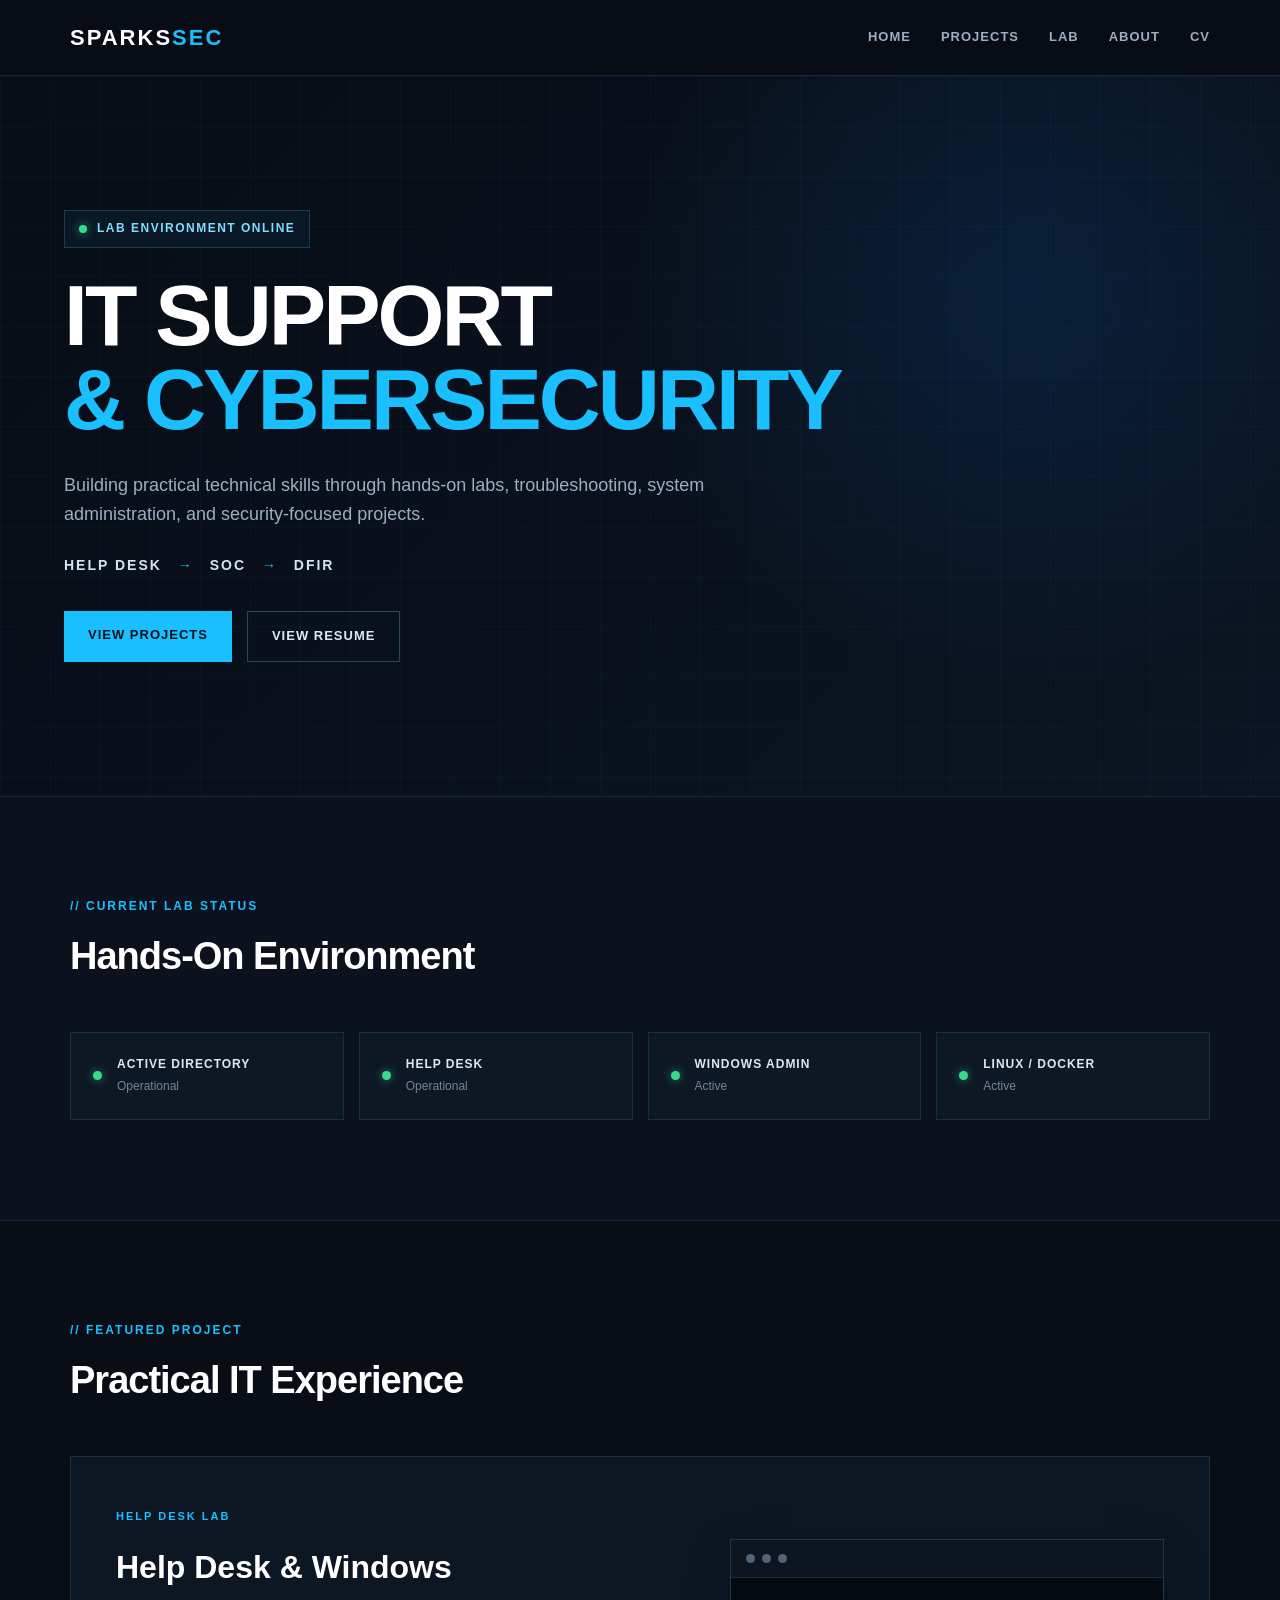
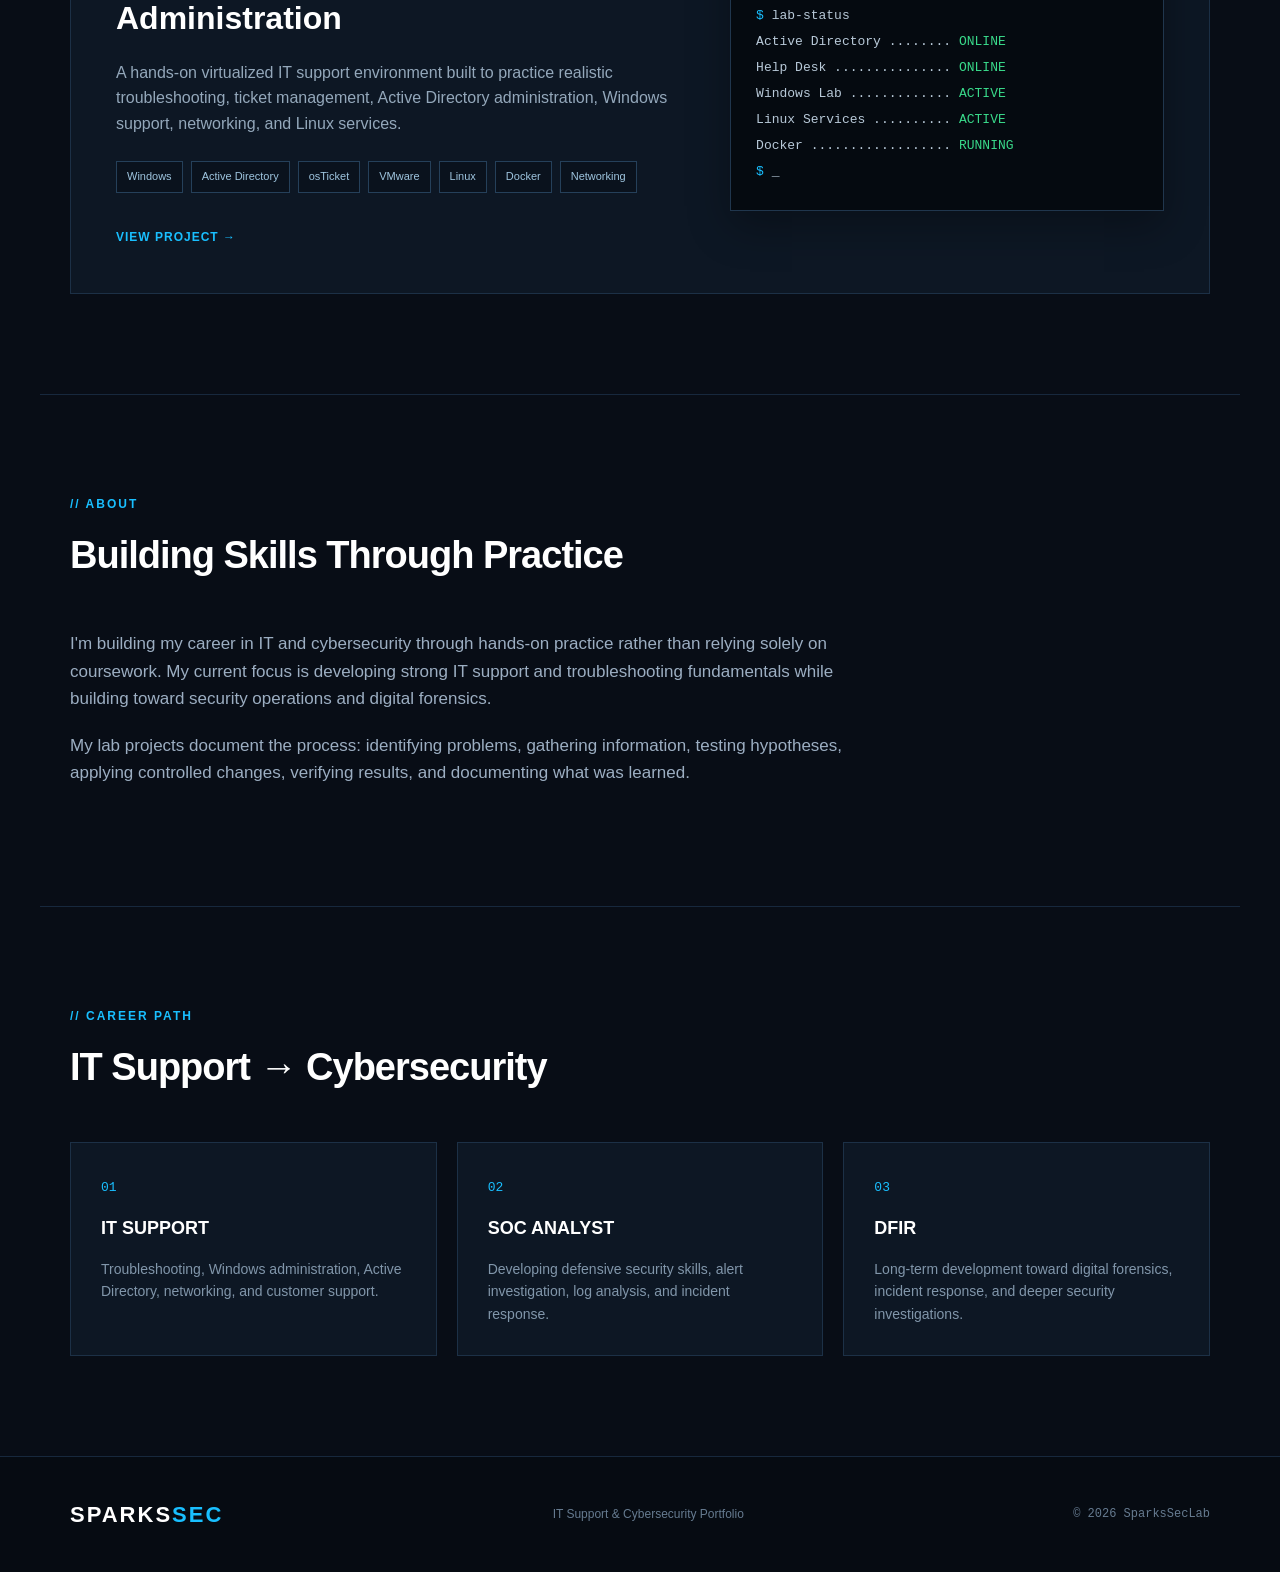
==== index.html @ 483291cb "Update Projects navigation" ====
<!DOCTYPE html>
<html lang="en">
<head>
    <meta charset="UTF-8">
    <meta name="viewport" content="width=device-width, initial-scale=1.0">

    <title>SparksSec | IT Support & Cybersecurity</title>

    <link rel="stylesheet" href="style.css">
</head>

<body>

    <header>
        <nav class="navbar">

            <div class="logo">
                SPARKS<span>SEC</span>
            </div>

            <div class="nav-links">
                <a href="#home">HOME</a>
                <a href="#projects/">PROJECTS</a>
                <a href="#lab">LAB</a>
                <a href="#about">ABOUT</a>
                <a href="#resume">CV</a>
            </div>

        </nav>
    </header>


    <main>

        <!-- HERO SECTION -->
        <section id="home" class="hero">

            <div class="hero-content">

                <div class="status">
                    <span class="status-dot"></span>
                    LAB ENVIRONMENT ONLINE
                </div>

                <h1>
                    IT SUPPORT<br>
                    <span>&amp; CYBERSECURITY</span>
                </h1>

                <p class="hero-text">
                    Building practical technical skills through hands-on labs,
                    troubleshooting, system administration, and security-focused projects.
                </p>

                <p class="career-path">
                    HELP DESK <span>→</span> SOC <span>→</span> DFIR
                </p>

                <div class="hero-buttons">
                    <a href="#projects" class="button primary">VIEW PROJECTS</a>
                    <a href="#resume" class="button secondary">VIEW RESUME</a>
                </div>

            </div>

        </section>


        <!-- CURRENT LAB STATUS -->
        <section class="status-panel">

            <div class="section-heading">
                <span class="section-label">// CURRENT LAB STATUS</span>
                <h2>Hands-On Environment</h2>
            </div>

            <div class="status-grid">

                <div class="status-card">
                    <span class="indicator"></span>
                    <div>
                        <strong>ACTIVE DIRECTORY</strong>
                        <p>Operational</p>
                    </div>
                </div>

                <div class="status-card">
                    <span class="indicator"></span>
                    <div>
                        <strong>HELP DESK</strong>
                        <p>Operational</p>
                    </div>
                </div>

                <div class="status-card">
                    <span class="indicator"></span>
                    <div>
                        <strong>WINDOWS ADMIN</strong>
                        <p>Active</p>
                    </div>
                </div>

                <div class="status-card">
                    <span class="indicator"></span>
                    <div>
                        <strong>LINUX / DOCKER</strong>
                        <p>Active</p>
                    </div>
                </div>

            </div>

        </section>


        <!-- PROJECTS -->
        <section id="projects" class="projects">

            <div class="section-heading">
                <span class="section-label">// FEATURED PROJECT</span>
                <h2>Practical IT Experience</h2>
            </div>

            <div class="featured-project">

                <div class="project-info">

                    <span class="project-tag">HELP DESK LAB</span>

                    <h3>
                        Help Desk &amp; Windows Administration
                    </h3>

                    <p>
                        A hands-on virtualized IT support environment built to
                        practice realistic troubleshooting, ticket management,
                        Active Directory administration, Windows support,
                        networking, and Linux services.
                    </p>

                    <div class="skills">
                        <span>Windows</span>
                        <span>Active Directory</span>
                        <span>osTicket</span>
                        <span>VMware</span>
                        <span>Linux</span>
                        <span>Docker</span>
                        <span>Networking</span>
                    </div>

                    <a href="projects/helpdesk.html" class="project-link">
                        VIEW PROJECT →
                    </a>

                </div>

                <div class="project-terminal">

                    <div class="terminal-header">
                        <span></span>
                        <span></span>
                        <span></span>
                    </div>

                    <div class="terminal-body">
                        <p><span class="terminal-blue">$</span> lab-status</p>
                        <p>Active Directory ........ <span class="terminal-green">ONLINE</span></p>
                        <p>Help Desk ............... <span class="terminal-green">ONLINE</span></p>
                        <p>Windows Lab ............. <span class="terminal-green">ACTIVE</span></p>
                        <p>Linux Services .......... <span class="terminal-green">ACTIVE</span></p>
                        <p>Docker .................. <span class="terminal-green">RUNNING</span></p>
                        <p><span class="terminal-blue">$</span> _</p>
                    </div>

                </div>

            </div>

        </section>


        <!-- ABOUT -->
        <section id="about" class="about">

            <div class="section-heading">
                <span class="section-label">// ABOUT</span>
                <h2>Building Skills Through Practice</h2>
            </div>

            <div class="about-content">

                <p>
                    I'm building my career in IT and cybersecurity through
                    hands-on practice rather than relying solely on coursework.
                    My current focus is developing strong IT support and
                    troubleshooting fundamentals while building toward
                    security operations and digital forensics.
                </p>

                <p>
                    My lab projects document the process: identifying problems,
                    gathering information, testing hypotheses, applying
                    controlled changes, verifying results, and documenting
                    what was learned.
                </p>

            </div>

        </section>


        <!-- RESUME -->
        <section id="resume" class="resume">

            <div class="section-heading">
                <span class="section-label">// CAREER PATH</span>
                <h2>IT Support → Cybersecurity</h2>
            </div>

            <div class="career-grid">

                <div class="career-card">
                    <span class="career-number">01</span>
                    <h3>IT SUPPORT</h3>
                    <p>
                        Troubleshooting, Windows administration,
                        Active Directory, networking, and customer support.
                    </p>
                </div>

                <div class="career-card">
                    <span class="career-number">02</span>
                    <h3>SOC ANALYST</h3>
                    <p>
                        Developing defensive security skills,
                        alert investigation, log analysis, and incident response.
                    </p>
                </div>

                <div class="career-card">
                    <span class="career-number">03</span>
                    <h3>DFIR</h3>
                    <p>
                        Long-term development toward digital forensics,
                        incident response, and deeper security investigations.
                    </p>
                </div>

            </div>

        </section>

    </main>


    <footer>

        <div class="footer-content">

            <div class="logo">
                SPARKS<span>SEC</span>
            </div>

            <p>
                IT Support &amp; Cybersecurity Portfolio
            </p>

            <p class="copyright">
                © 2026 SparksSecLab
            </p>

        </div>

    </footer>

</body>
</html>
---- style.css ----
/* =========================================
   SPARKSSEC PORTFOLIO
   Blue-Team / IT Operations Theme
   ========================================= */

* {
    margin: 0;
    padding: 0;
    box-sizing: border-box;
}

html {
    scroll-behavior: smooth;
}

body {
    font-family: Arial, Helvetica, sans-serif;
    background: #080d16;
    color: #e6edf5;
    line-height: 1.6;
}


/* =========================================
   NAVIGATION
   ========================================= */

header {
    position: sticky;
    top: 0;
    z-index: 1000;
    background: rgba(8, 13, 22, 0.95);
    border-bottom: 1px solid #17283d;
    backdrop-filter: blur(10px);
}

.navbar {
    max-width: 1200px;
    margin: auto;
    padding: 20px 30px;
    display: flex;
    justify-content: space-between;
    align-items: center;
}

.logo {
    font-size: 22px;
    font-weight: 800;
    letter-spacing: 2px;
    color: #ffffff;
}

.logo span {
    color: #19bfff;
}

.nav-links {
    display: flex;
    gap: 30px;
}

.nav-links a {
    color: #9caec2;
    text-decoration: none;
    font-size: 13px;
    font-weight: 700;
    letter-spacing: 1px;
    transition: 0.2s ease;
}

.nav-links a:hover {
    color: #19bfff;
}


/* =========================================
   HERO
   ========================================= */

.hero {
    min-height: 720px;
    display: flex;
    align-items: center;
    position: relative;
    overflow: hidden;
    background:
        radial-gradient(circle at 80% 30%, rgba(0, 140, 255, 0.12), transparent 35%),
        linear-gradient(135deg, #080d16 0%, #0b1422 100%);
}

.hero::after {
    content: "";
    position: absolute;
    inset: 0;
    background-image:
        linear-gradient(rgba(25, 191, 255, 0.035) 1px, transparent 1px),
        linear-gradient(90deg, rgba(25, 191, 255, 0.035) 1px, transparent 1px);
    background-size: 50px 50px;
    pointer-events: none;
}

.hero-content {
    width: 1200px;
    max-width: 90%;
    margin: auto;
    position: relative;
    z-index: 2;
}

.status {
    display: inline-flex;
    align-items: center;
    gap: 10px;
    padding: 8px 14px;
    margin-bottom: 25px;
    border: 1px solid #1c3c54;
    background: rgba(10, 27, 42, 0.8);
    color: #7edfff;
    font-size: 12px;
    font-weight: 700;
    letter-spacing: 1.5px;
}

.status-dot {
    width: 8px;
    height: 8px;
    background: #39d98a;
    border-radius: 50%;
    box-shadow: 0 0 10px rgba(57, 217, 138, 0.7);
}

.hero h1 {
    font-size: clamp(48px, 7vw, 86px);
    line-height: 0.98;
    letter-spacing: -3px;
    margin-bottom: 30px;
    color: #ffffff;
}

.hero h1 span {
    color: #19bfff;
}

.hero-text {
    max-width: 680px;
    color: #9caec2;
    font-size: 18px;
    margin-bottom: 25px;
}

.career-path {
    color: #d6e4f0;
    font-weight: 700;
    letter-spacing: 2px;
    font-size: 14px;
    margin-bottom: 35px;
}

.career-path span {
    color: #19bfff;
    padding: 0 10px;
}

.hero-buttons {
    display: flex;
    gap: 15px;
    flex-wrap: wrap;
}

.button {
    display: inline-block;
    padding: 14px 24px;
    text-decoration: none;
    font-size: 13px;
    font-weight: 800;
    letter-spacing: 1px;
    transition: 0.2s ease;
}

.button.primary {
    background: #19bfff;
    color: #06101a;
}

.button.primary:hover {
    background: #6ddcff;
    transform: translateY(-2px);
}

.button.secondary {
    border: 1px solid #29455d;
    color: #dce8f2;
}

.button.secondary:hover {
    border-color: #19bfff;
    color: #19bfff;
}


/* =========================================
   GENERAL SECTIONS
   ========================================= */

.status-panel,
.projects,
.about,
.resume {
    max-width: 1200px;
    margin: auto;
    padding: 100px 30px;
}

.section-heading {
    margin-bottom: 45px;
}

.section-label {
    display: block;
    color: #19bfff;
    font-size: 12px;
    font-weight: 800;
    letter-spacing: 2px;
    margin-bottom: 10px;
}

.section-heading h2 {
    font-size: 38px;
    color: #ffffff;
    letter-spacing: -1px;
}


/* =========================================
   STATUS CARDS
   ========================================= */

.status-panel {
    max-width: none;
    padding-left: max(30px, calc((100% - 1140px) / 2));
    padding-right: max(30px, calc((100% - 1140px) / 2));
    background: #0b121d;
    border-top: 1px solid #17283d;
    border-bottom: 1px solid #17283d;
}

.status-grid {
    display: grid;
    grid-template-columns: repeat(4, 1fr);
    gap: 15px;
}

.status-card {
    display: flex;
    align-items: center;
    gap: 15px;
    padding: 22px;
    background: #0e1825;
    border: 1px solid #1b2d42;
}

.status-card:hover {
    border-color: #245b78;
}

.indicator {
    width: 9px;
    height: 9px;
    background: #39d98a;
    border-radius: 50%;
    box-shadow: 0 0 8px rgba(57, 217, 138, 0.6);
}

.status-card strong {
    display: block;
    font-size: 12px;
    letter-spacing: 1px;
    color: #dce8f2;
}

.status-card p {
    color: #71869b;
    font-size: 12px;
    margin-top: 3px;
}


/* =========================================
   PROJECT
   ========================================= */

.projects {
    max-width: none;
    padding-left: max(30px, calc((100% - 1140px) / 2));
    padding-right: max(30px, calc((100% - 1140px) / 2));
}

.featured-project {
    display: grid;
    grid-template-columns: 1.3fr 1fr;
    gap: 50px;
    padding: 45px;
    background: #0d1724;
    border: 1px solid #1c3046;
}

.project-tag {
    color: #19bfff;
    font-size: 11px;
    font-weight: 800;
    letter-spacing: 2px;
}

.project-info h3 {
    font-size: 32px;
    color: #ffffff;
    margin: 15px 0;
}

.project-info p {
    color: #94a8bb;
    max-width: 650px;
    margin-bottom: 25px;
}

.skills {
    display: flex;
    flex-wrap: wrap;
    gap: 8px;
    margin-bottom: 30px;
}

.skills span {
    padding: 6px 10px;
    border: 1px solid #25405a;
    color: #9fc5df;
    background: #0a121d;
    font-size: 11px;
}

.project-link {
    color: #19bfff;
    text-decoration: none;
    font-size: 12px;
    font-weight: 800;
    letter-spacing: 1px;
}

.project-link:hover {
    color: #7edfff;
}


/* =========================================
   TERMINAL PANEL
   ========================================= */

.project-terminal {
    background: #050a10;
    border: 1px solid #20364d;
    align-self: center;
    box-shadow: 0 15px 40px rgba(0, 0, 0, 0.3);
}

.terminal-header {
    height: 38px;
    display: flex;
    align-items: center;
    gap: 7px;
    padding: 0 15px;
    background: #0c1520;
    border-bottom: 1px solid #1a2b3e;
}

.terminal-header span {
    width: 9px;
    height: 9px;
    border-radius: 50%;
    background: #526477;
}

.terminal-body {
    padding: 25px;
    font-family: "Courier New", monospace;
    font-size: 13px;
    line-height: 2;
    color: #b8c9d8;
}

.terminal-blue {
    color: #19bfff;
}

.terminal-green {
    color: #39d98a;
}


/* =========================================
   ABOUT
   ========================================= */

.about {
    border-top: 1px solid #17283d;
}

.about-content {
    max-width: 800px;
}

.about-content p {
    color: #9caec2;
    font-size: 17px;
    margin-bottom: 20px;
}


/* =========================================
   CAREER PATH
   ========================================= */

.resume {
    border-top: 1px solid #17283d;
}

.career-grid {
    display: grid;
    grid-template-columns: repeat(3, 1fr);
    gap: 20px;
}

.career-card {
    padding: 30px;
    background: #0d1724;
    border: 1px solid #1c3046;
    position: relative;
}

.career-card:hover {
    border-color: #19bfff;
}

.career-number {
    color: #19bfff;
    font-family: "Courier New", monospace;
    font-size: 13px;
}

.career-card h3 {
    color: #ffffff;
    font-size: 18px;
    margin: 15px 0;
}

.career-card p {
    color: #8196aa;
    font-size: 14px;
}


/* =========================================
   FOOTER
   ========================================= */

footer {
    border-top: 1px solid #17283d;
    background: #060b12;
}

.footer-content {
    max-width: 1200px;
    margin: auto;
    padding: 40px 30px;
    display: flex;
    align-items: center;
    justify-content: space-between;
    gap: 20px;
}

.footer-content p {
    color: #667b90;
    font-size: 12px;
}

.copyright {
    font-family: "Courier New", monospace;
}


/* =========================================
   RESPONSIVE DESIGN
   ========================================= */

@media (max-width: 900px) {

    .nav-links {
        gap: 15px;
    }

    .status-grid {
        grid-template-columns: repeat(2, 1fr);
    }

    .featured-project {
        grid-template-columns: 1fr;
    }

    .career-grid {
        grid-template-columns: 1fr;
    }
}


@media (max-width: 650px) {

    .navbar {
        padding: 18px 20px;
    }

    .nav-links {
        display: none;
    }

    .hero {
        min-height: 650px;
    }

    .hero h1 {
        font-size: 48px;
        letter-spacing: -2px;
    }

    .hero-text {
        font-size: 16px;
    }

    .status-grid {
        grid-template-columns: 1fr;
    }

    .status-panel,
    .projects,
    .about,
    .resume {
        padding-top: 70px;
        padding-bottom: 70px;
    }

    .featured-project {
        padding: 25px;
    }

    .section-heading h2 {
        font-size: 30px;
    }

    .footer-content {
        flex-direction: column;
        align-items: flex-start;
    }
}
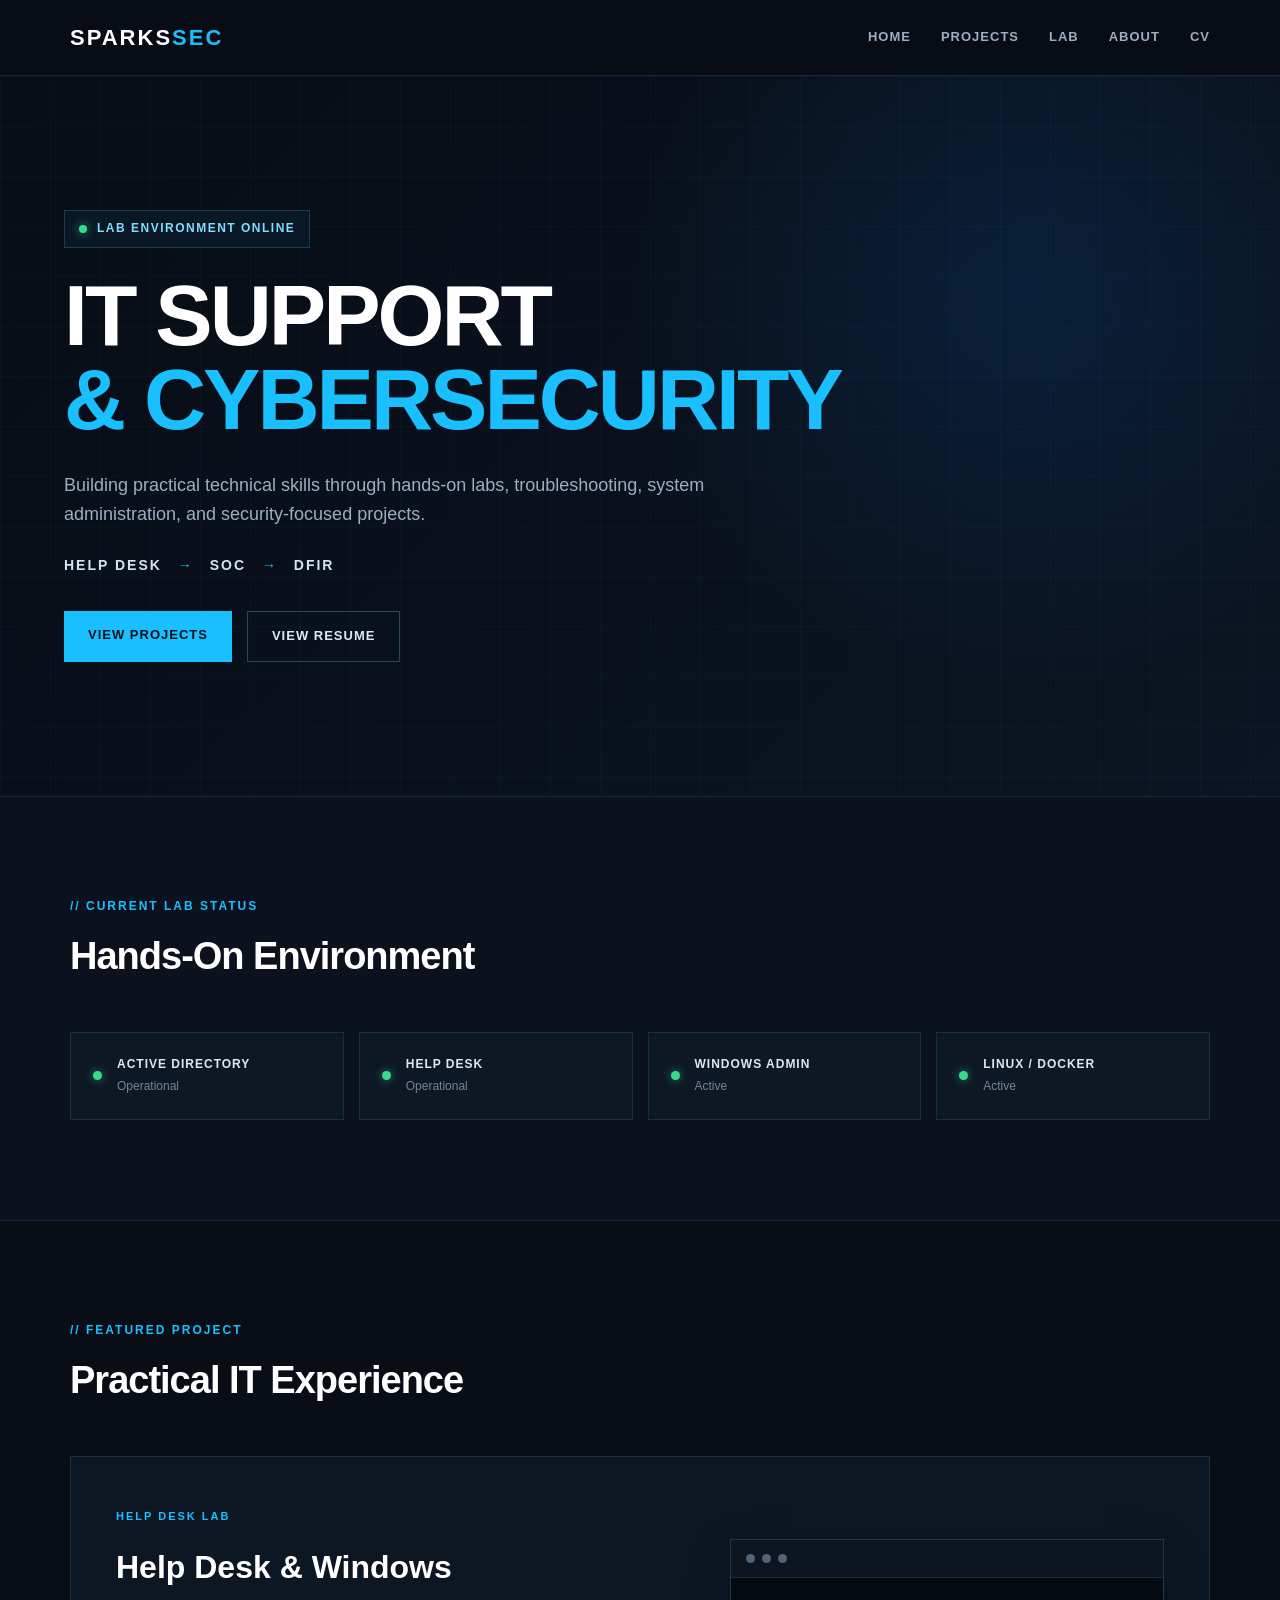
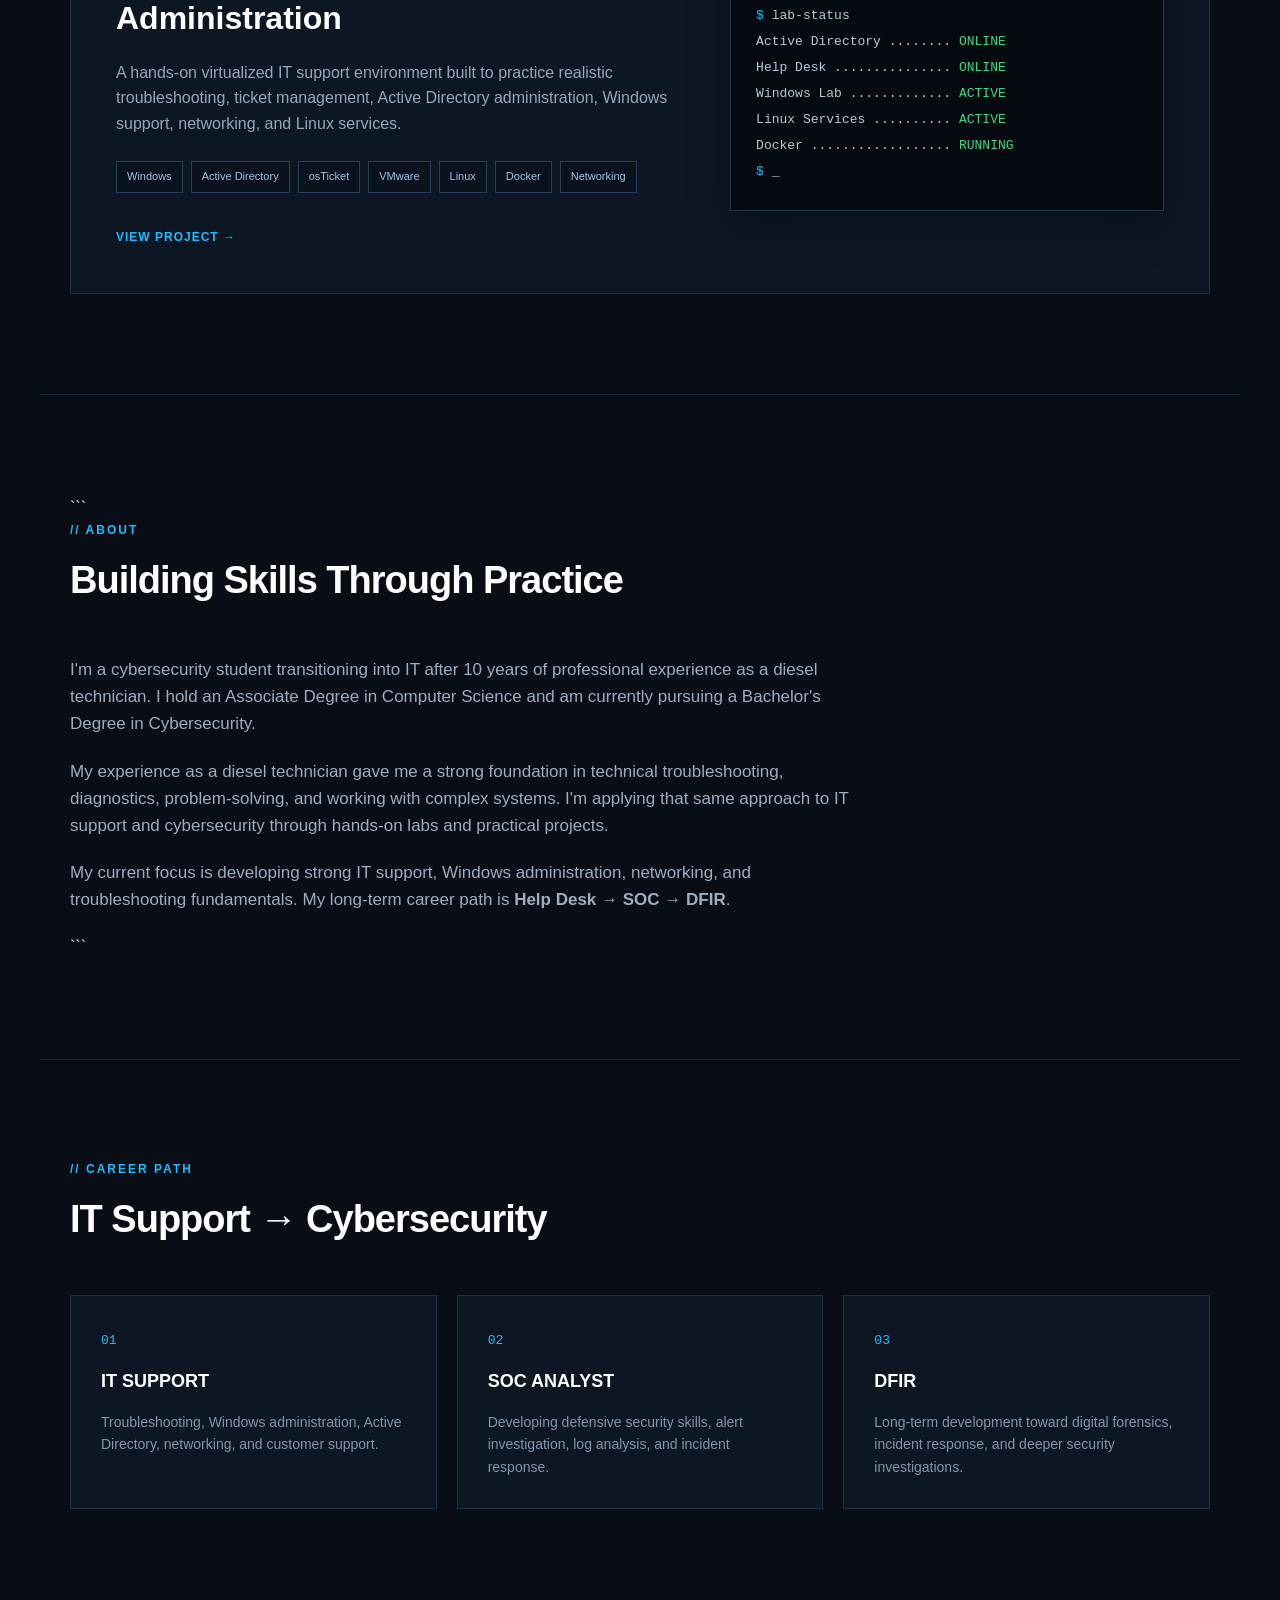
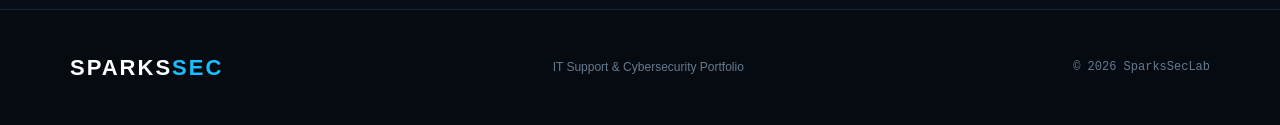
==== commit 26dfb8f0: "Update About section with education and experience" ====
--- a/index.html
+++ b/index.html
@@ -20,10 +20,10 @@
 
             <div class="nav-links">
                 <a href="#home">HOME</a>
-                <a href="#projects/">PROJECTS</a>
-                <a href="#lab">LAB</a>
+                <a href="projects/">PROJECTS</a>
+                <a href="lab/">LAB</a>
                 <a href="#about">ABOUT</a>
-                <a href="#resume">CV</a>
+                <a href="cv/">CV</a>
             </div>
 
         </nav>
@@ -180,33 +180,43 @@
 
 
         <!-- ABOUT -->
-        <section id="about" class="about">
-
-            <div class="section-heading">
-                <span class="section-label">// ABOUT</span>
-                <h2>Building Skills Through Practice</h2>
-            </div>
-
-            <div class="about-content">
-
-                <p>
-                    I'm building my career in IT and cybersecurity through
-                    hands-on practice rather than relying solely on coursework.
-                    My current focus is developing strong IT support and
-                    troubleshooting fundamentals while building toward
-                    security operations and digital forensics.
-                </p>
-
-                <p>
-                    My lab projects document the process: identifying problems,
-                    gathering information, testing hypotheses, applying
-                    controlled changes, verifying results, and documenting
-                    what was learned.
-                </p>
-
-            </div>
-
-        </section>
+       <section id="about" class="about">
+
+```
+<div class="section-heading">
+    <span class="section-label">// ABOUT</span>
+    <h2>Building Skills Through Practice</h2>
+</div>
+
+<div class="about-content">
+
+    <p>
+        I'm a cybersecurity student transitioning into IT after
+        10 years of professional experience as a diesel technician.
+        I hold an Associate Degree in Computer Science and am
+        currently pursuing a Bachelor's Degree in Cybersecurity.
+    </p>
+
+    <p>
+        My experience as a diesel technician gave me a strong
+        foundation in technical troubleshooting, diagnostics,
+        problem-solving, and working with complex systems. I'm
+        applying that same approach to IT support and cybersecurity
+        through hands-on labs and practical projects.
+    </p>
+
+    <p>
+        My current focus is developing strong IT support, Windows
+        administration, networking, and troubleshooting fundamentals.
+        My long-term career path is
+        <strong>Help Desk → SOC → DFIR</strong>.
+    </p>
+
+</div>
+```
+
+</section>
+
 
 
         <!-- RESUME -->
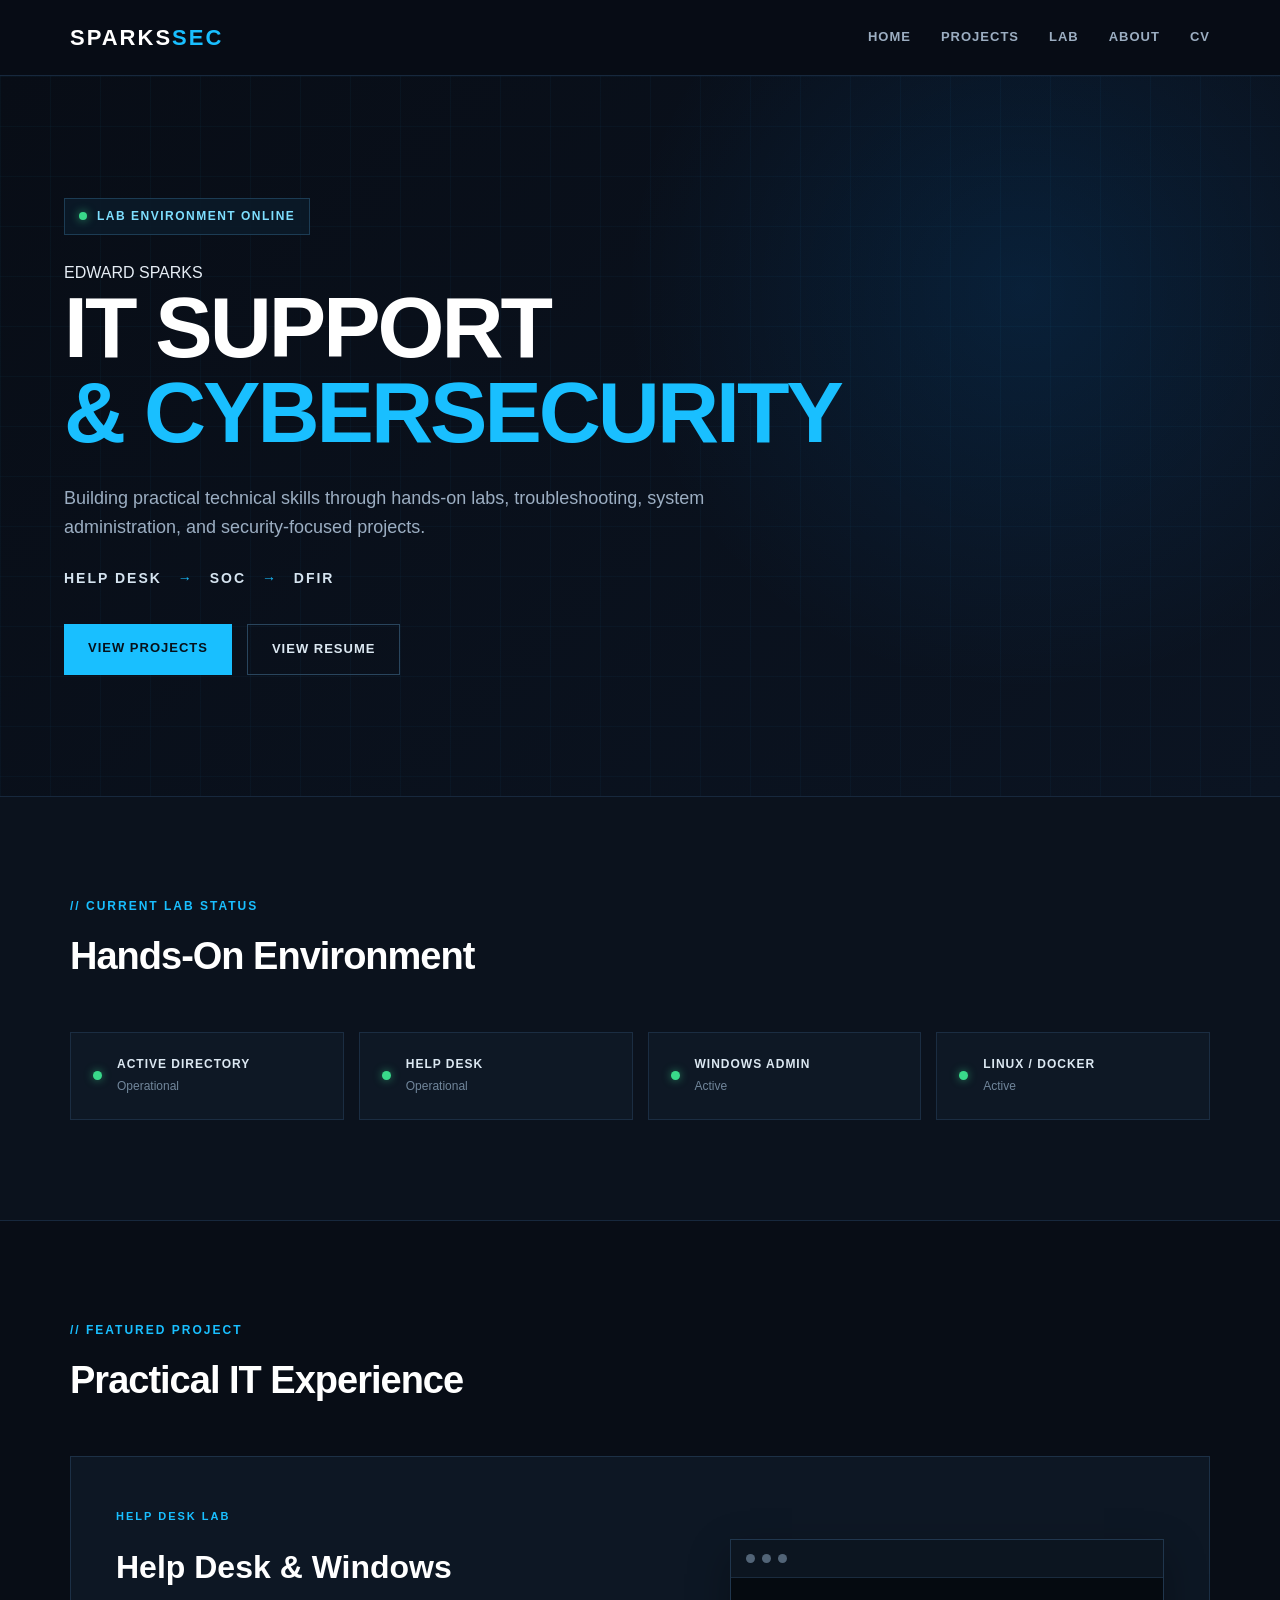
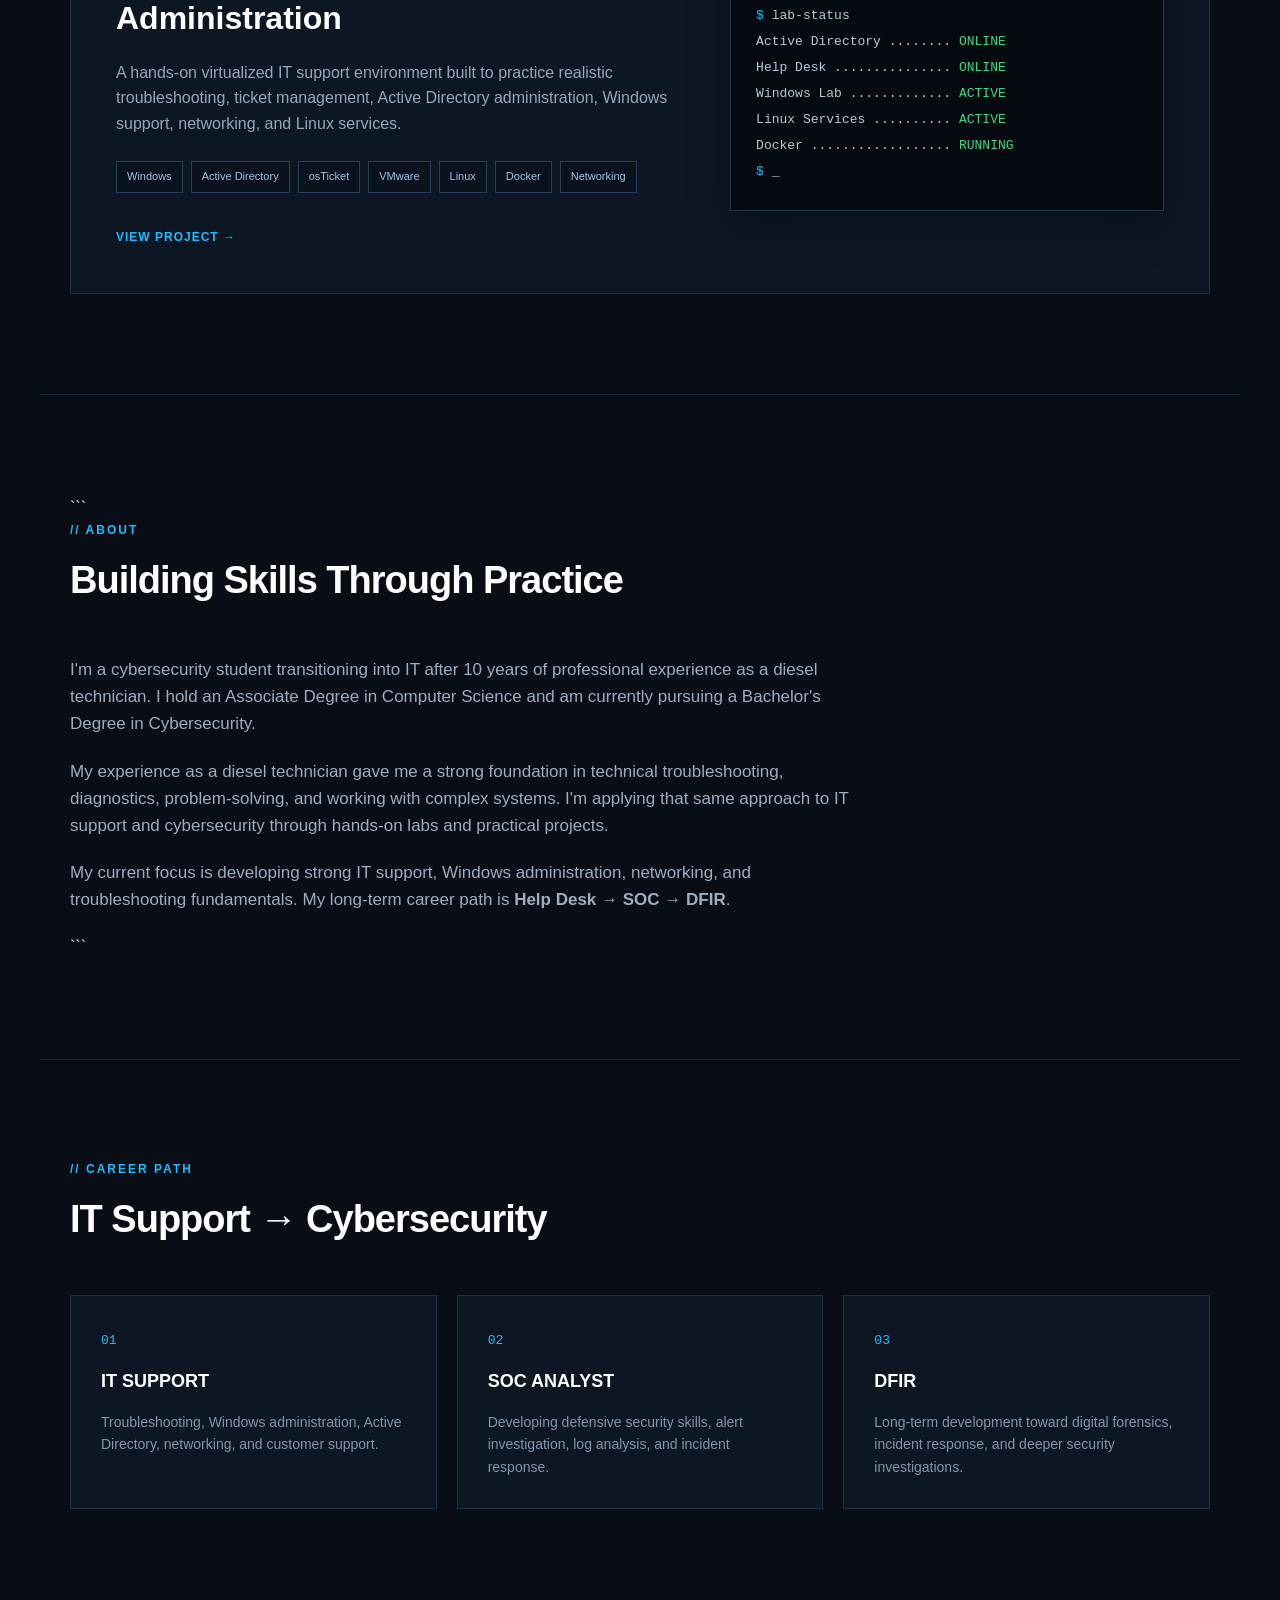
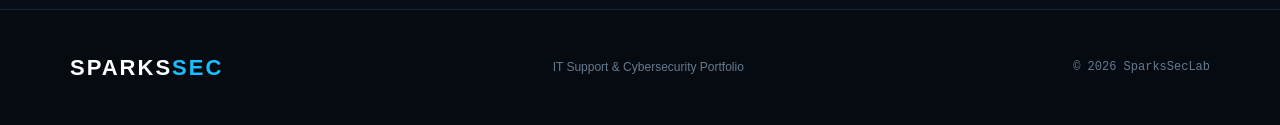
==== commit e18e3603: "Name Add to homepage" ====
--- a/index.html
+++ b/index.html
@@ -41,7 +41,9 @@
                     <span class="status-dot"></span>
                     LAB ENVIRONMENT ONLINE
                 </div>
-
+                    <div class="hero-name">
+                     EDWARD SPARKS
+                </div>
                 <h1>
                     IT SUPPORT<br>
                     <span>&amp; CYBERSECURITY</span>
--- a/style.css
+++ b/style.css
@@ -559,3 +559,442 @@
         align-items: flex-start;
     }
 }
+
+/* =========================
+   CV REDESIGN
+   ========================= */
+
+.cv-hero {
+    border-bottom: 1px solid rgba(0, 200, 255, 0.15);
+    background:
+        linear-gradient(
+            135deg,
+            rgba(0, 200, 255, 0.06),
+            transparent 45%
+        );
+}
+
+.cv-hero-inner {
+    max-width: 1100px;
+    margin: 0 auto;
+    padding: 100px 20px 80px;
+}
+
+.cv-hero h1 {
+    margin: 20px 0;
+    font-size: clamp(3rem, 7vw, 5.5rem);
+    line-height: 0.95;
+    letter-spacing: -2px;
+}
+
+.cv-lead {
+    max-width: 720px;
+    color: #aeb8c6;
+    font-size: 1.15rem;
+    line-height: 1.8;
+}
+
+.cv-quick-info {
+    display: flex;
+    flex-wrap: wrap;
+    gap: 10px;
+    margin-top: 30px;
+}
+
+.cv-quick-info span {
+    padding: 8px 12px;
+    border: 1px solid rgba(0, 200, 255, 0.2);
+    color: #8fdfff;
+    font-family: monospace;
+    font-size: 0.75rem;
+    letter-spacing: 0.5px;
+}
+
+
+/* MAIN */
+
+.cv-main {
+    max-width: 1100px;
+    margin: 0 auto;
+}
+
+
+/* SECTIONS */
+
+.cv-section {
+    padding: 80px 20px;
+    border-bottom: 1px solid rgba(255, 255, 255, 0.06);
+}
+
+.cv-section-label {
+    margin-bottom: 35px;
+    color: #00c8ff;
+    font-family: monospace;
+    font-size: 0.8rem;
+    letter-spacing: 1.5px;
+}
+
+
+/* PROFILE */
+
+.cv-profile {
+    max-width: 850px;
+}
+
+.cv-profile h2 {
+    margin-bottom: 25px;
+    font-size: 2rem;
+}
+
+.cv-profile p {
+    margin-bottom: 18px;
+    color: #aeb8c6;
+    line-height: 1.8;
+}
+
+
+/* EDUCATION TIMELINE */
+
+.cv-timeline {
+    position: relative;
+    margin-left: 10px;
+    padding-left: 35px;
+    border-left: 1px solid rgba(0, 200, 255, 0.25);
+}
+
+.cv-timeline-item {
+    position: relative;
+    padding-bottom: 45px;
+}
+
+.cv-timeline-item:last-child {
+    padding-bottom: 0;
+}
+
+.cv-timeline-marker {
+    position: absolute;
+    left: -41px;
+    top: 4px;
+    width: 11px;
+    height: 11px;
+    border: 2px solid #00c8ff;
+    background: #080d14;
+    border-radius: 50%;
+}
+
+.cv-timeline-content h2 {
+    margin: 5px 0 12px;
+    font-size: 1.35rem;
+}
+
+.cv-timeline-content p {
+    max-width: 700px;
+    margin: 0;
+    color: #aeb8c6;
+    line-height: 1.7;
+}
+
+.cv-meta {
+    color: #00c8ff;
+    font-family: monospace;
+    font-size: 0.75rem;
+    letter-spacing: 1px;
+}
+
+
+/* PROFESSIONAL EXPERIENCE */
+
+.cv-experience {
+    padding: 35px;
+    border: 1px solid rgba(0, 200, 255, 0.15);
+    border-left: 3px solid #00c8ff;
+    background: rgba(10, 18, 30, 0.55);
+}
+
+.cv-experience-header {
+    display: flex;
+    align-items: flex-start;
+    justify-content: space-between;
+    gap: 25px;
+    margin-bottom: 25px;
+}
+
+.cv-experience-header h2 {
+    margin: 8px 0 0;
+    font-size: 1.7rem;
+}
+
+.cv-experience > p {
+    max-width: 800px;
+    color: #aeb8c6;
+    line-height: 1.8;
+}
+
+.cv-experience-grid {
+    display: grid;
+    grid-template-columns: repeat(3, 1fr);
+    gap: 25px;
+    margin-top: 30px;
+}
+
+.cv-experience-grid div {
+    padding-top: 20px;
+    border-top: 1px solid rgba(0, 200, 255, 0.15);
+}
+
+.cv-experience-grid h3 {
+    margin-bottom: 10px;
+    font-size: 0.85rem;
+    letter-spacing: 1px;
+}
+
+.cv-experience-grid p {
+    margin: 0;
+    color: #929dac;
+    line-height: 1.6;
+    font-size: 0.9rem;
+}
+
+
+/* SKILLS */
+
+.cv-skill-grid {
+    display: grid;
+    grid-template-columns: repeat(2, 1fr);
+    gap: 16px;
+}
+
+.cv-skill-panel {
+    position: relative;
+    min-height: 145px;
+    padding: 28px;
+    border: 1px solid rgba(0, 200, 255, 0.12);
+    background: rgba(10, 18, 30, 0.45);
+    transition: border-color 0.2s ease,
+                transform 0.2s ease;
+}
+
+.cv-skill-panel:hover {
+    border-color: rgba(0, 200, 255, 0.4);
+    transform: translateY(-2px);
+}
+
+.cv-skill-number {
+    color: #00c8ff;
+    font-family: monospace;
+    font-size: 0.7rem;
+}
+
+.cv-skill-panel h3 {
+    margin: 15px 0 12px;
+    font-size: 0.95rem;
+}
+
+.cv-skill-panel p {
+    margin: 0;
+    color: #929dac;
+    line-height: 1.6;
+    font-size: 0.9rem;
+}
+
+
+/* PROJECTS */
+
+.cv-project-list {
+    display: flex;
+    flex-direction: column;
+}
+
+.cv-project {
+    display: grid;
+    grid-template-columns: 70px 1fr;
+    gap: 25px;
+    padding: 30px 0;
+    border-bottom: 1px solid rgba(255, 255, 255, 0.07);
+}
+
+.cv-project:first-child {
+    border-top: 1px solid rgba(255, 255, 255, 0.07);
+}
+
+.cv-project-number {
+    color: #00c8ff;
+    font-family: monospace;
+    font-size: 0.8rem;
+    padding-top: 5px;
+}
+
+.cv-project-content h2 {
+    margin: 0 0 12px;
+    font-size: 1.35rem;
+}
+
+.cv-project-content p {
+    max-width: 750px;
+    margin: 0 0 18px;
+    color: #aeb8c6;
+    line-height: 1.7;
+}
+
+.cv-project-content a {
+    color: #00c8ff;
+    text-decoration: none;
+    font-family: monospace;
+    font-size: 0.8rem;
+    letter-spacing: 0.5px;
+}
+
+.cv-project-content a:hover {
+    color: #ffffff;
+}
+
+
+/* STATUS */
+
+.cv-status {
+    display: inline-block;
+    padding: 6px 10px;
+    border: 1px solid rgba(0, 255, 150, 0.3);
+    color: #65e6ad;
+    font-family: monospace;
+    font-size: 0.7rem;
+    letter-spacing: 0.5px;
+}
+
+
+/* CAREER PATH */
+
+.cv-career-path {
+    display: grid;
+    grid-template-columns: 1fr auto 1fr auto 1fr;
+    align-items: center;
+    gap: 20px;
+}
+
+.cv-career-stage {
+    padding: 30px;
+    border: 1px solid rgba(0, 200, 255, 0.15);
+    background: rgba(10, 18, 30, 0.45);
+}
+
+.cv-career-stage > span {
+    color: #00c8ff;
+    font-family: monospace;
+    font-size: 0.75rem;
+}
+
+.cv-career-stage h3 {
+    margin: 15px 0 8px;
+}
+
+.cv-career-stage p {
+    margin: 0;
+    color: #7f8a99;
+    font-family: monospace;
+    font-size: 0.7rem;
+}
+
+.cv-career-arrow {
+    color: #00c8ff;
+    font-size: 1.5rem;
+}
+
+
+/* MOBILE */
+
+@media (max-width: 750px) {
+
+    .cv-hero-inner {
+        padding: 70px 20px 55px;
+    }
+
+    .cv-hero h1 {
+        font-size: 3rem;
+    }
+
+    .cv-section {
+        padding: 55px 20px;
+    }
+
+    .cv-experience-header {
+        flex-direction: column;
+    }
+
+    .cv-experience-grid {
+        grid-template-columns: 1fr;
+    }
+
+    .cv-skill-grid {
+        grid-template-columns: 1fr;
+    }
+
+    .cv-career-path {
+        grid-template-columns: 1fr;
+    }
+
+    .cv-career-arrow {
+        text-align: center;
+        transform: rotate(90deg);
+    }
+
+    .cv-project {
+        grid-template-columns: 45px 1fr;
+        gap: 15px;
+    }
+}
+
+/* =========================
+   RESUME DOWNLOAD BUTTON
+   ========================= */
+
+.cv-resume-button {
+    display: inline-block;
+    margin-top: 25px;
+    padding: 12px 18px;
+    border: 1px solid #00c8ff;
+    color: #00c8ff;
+    background: rgba(0, 200, 255, 0.05);
+    text-decoration: none;
+    font-family: monospace;
+    font-size: 0.8rem;
+    letter-spacing: 0.8px;
+    transition: all 0.2s ease;
+}
+
+.cv-resume-button:hover {
+    color: #080d14;
+    background: #00c8ff;
+}
+
+/* =========================
+   INCIDENT EVIDENCE
+   ========================= */
+
+.incident-evidence {
+    margin-top: 35px;
+    padding: 25px;
+    border: 1px solid rgba(0, 200, 255, 0.15);
+    background: rgba(10, 18, 30, 0.45);
+}
+
+.incident-evidence h3 {
+    margin: 8px 0 10px;
+    font-size: 1.1rem;
+}
+
+.incident-evidence p {
+    max-width: 800px;
+    margin-bottom: 20px;
+    color: #aeb8c6;
+    line-height: 1.7;
+}
+
+.incident-screenshot {
+    display: block;
+    width: 100%;
+    max-width: 900px;
+    height: auto;
+    margin: 0 auto;
+    border: 1px solid rgba(0, 200, 255, 0.2);
+    box-shadow: 0 10px 30px rgba(0, 0, 0, 0.35);
+}
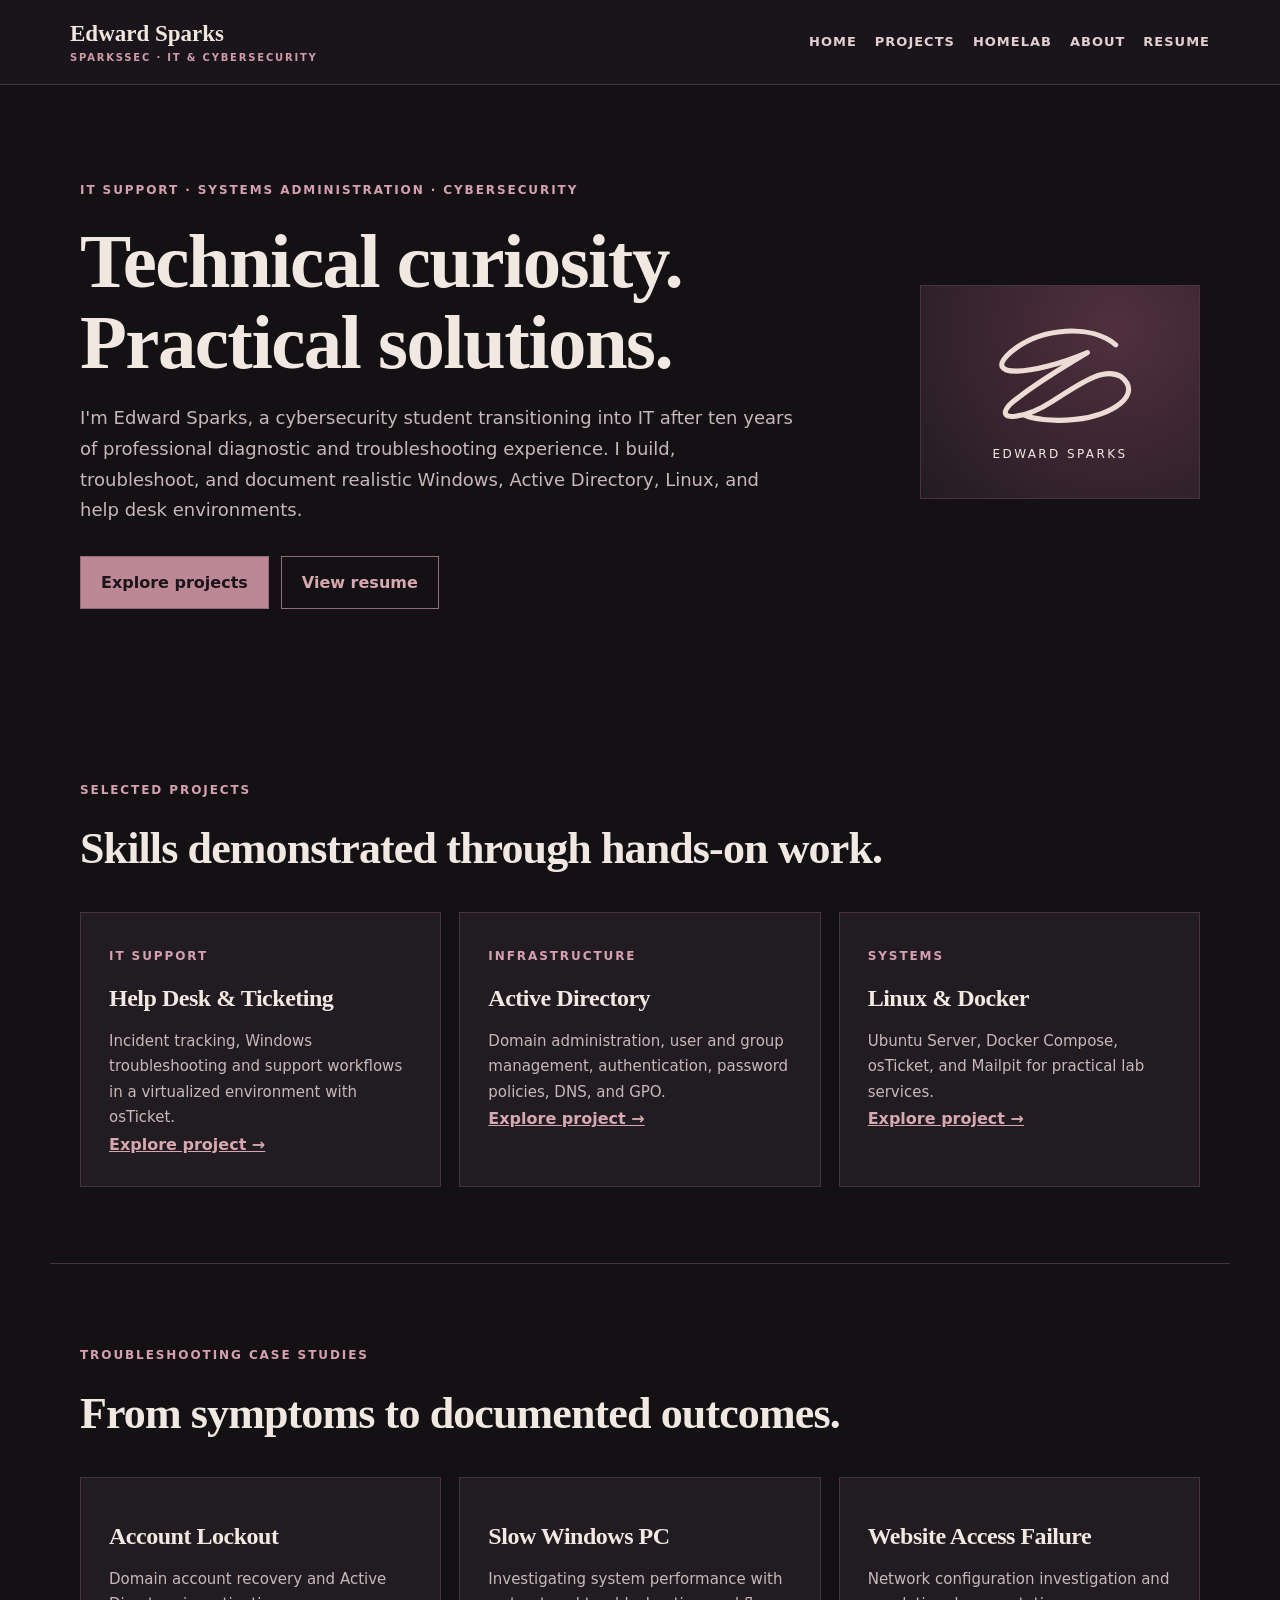
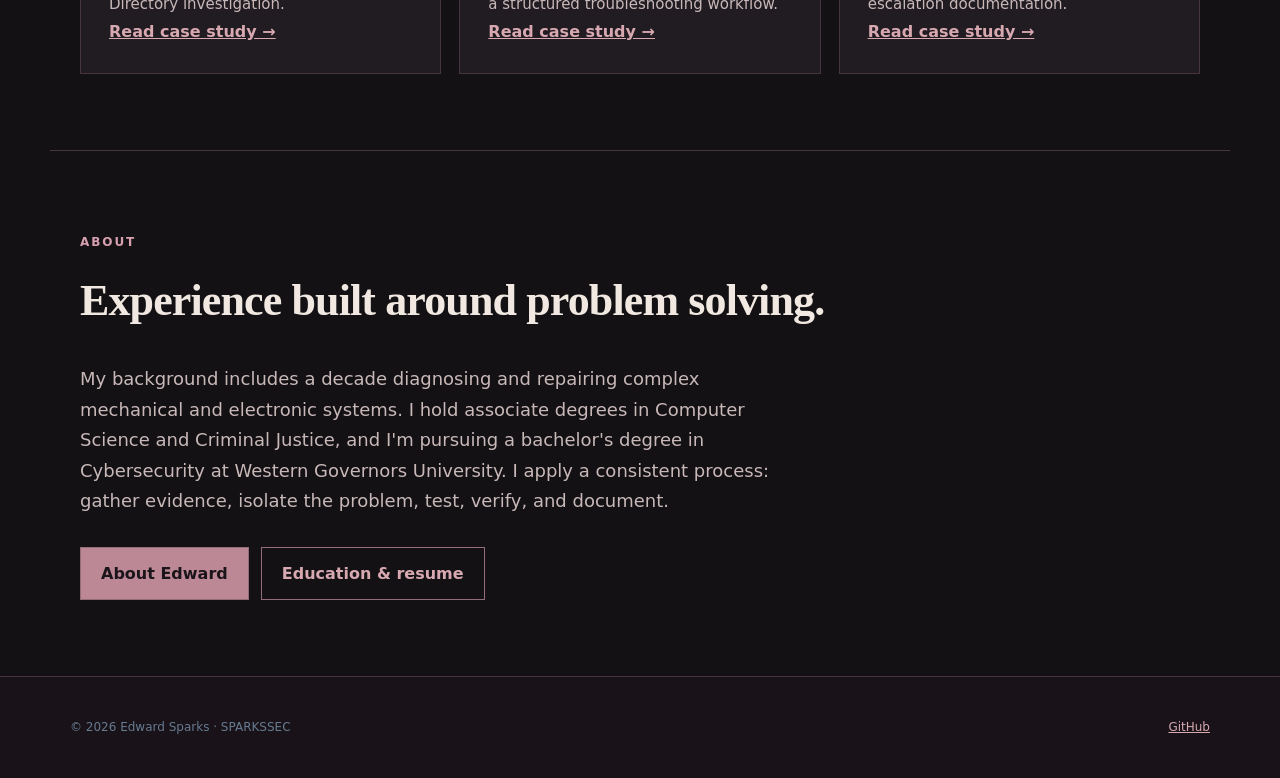
==== commit 668b5cda: "Redesign recruiter-focused homepage" ====
--- a/index.html
+++ b/index.html
@@ -1,289 +1 @@
-<!DOCTYPE html>
-<html lang="en">
-<head>
-    <meta charset="UTF-8">
-    <meta name="viewport" content="width=device-width, initial-scale=1.0">
-
-    <title>SparksSec | IT Support & Cybersecurity</title>
-
-    <link rel="stylesheet" href="style.css">
-</head>
-
-<body>
-
-    <header>
-        <nav class="navbar">
-
-            <div class="logo">
-                SPARKS<span>SEC</span>
-            </div>
-
-            <div class="nav-links">
-                <a href="#home">HOME</a>
-                <a href="projects/">PROJECTS</a>
-                <a href="lab/">LAB</a>
-                <a href="#about">ABOUT</a>
-                <a href="cv/">CV</a>
-            </div>
-
-        </nav>
-    </header>
-
-
-    <main>
-
-        <!-- HERO SECTION -->
-        <section id="home" class="hero">
-
-            <div class="hero-content">
-
-                <div class="status">
-                    <span class="status-dot"></span>
-                    LAB ENVIRONMENT ONLINE
-                </div>
-                    <div class="hero-name">
-                     EDWARD SPARKS
-                </div>
-                <h1>
-                    IT SUPPORT<br>
-                    <span>&amp; CYBERSECURITY</span>
-                </h1>
-
-                <p class="hero-text">
-                    Building practical technical skills through hands-on labs,
-                    troubleshooting, system administration, and security-focused projects.
-                </p>
-
-                <p class="career-path">
-                    HELP DESK <span>→</span> SOC <span>→</span> DFIR
-                </p>
-
-                <div class="hero-buttons">
-                    <a href="#projects" class="button primary">VIEW PROJECTS</a>
-                    <a href="#resume" class="button secondary">VIEW RESUME</a>
-                </div>
-
-            </div>
-
-        </section>
-
-
-        <!-- CURRENT LAB STATUS -->
-        <section class="status-panel">
-
-            <div class="section-heading">
-                <span class="section-label">// CURRENT LAB STATUS</span>
-                <h2>Hands-On Environment</h2>
-            </div>
-
-            <div class="status-grid">
-
-                <div class="status-card">
-                    <span class="indicator"></span>
-                    <div>
-                        <strong>ACTIVE DIRECTORY</strong>
-                        <p>Operational</p>
-                    </div>
-                </div>
-
-                <div class="status-card">
-                    <span class="indicator"></span>
-                    <div>
-                        <strong>HELP DESK</strong>
-                        <p>Operational</p>
-                    </div>
-                </div>
-
-                <div class="status-card">
-                    <span class="indicator"></span>
-                    <div>
-                        <strong>WINDOWS ADMIN</strong>
-                        <p>Active</p>
-                    </div>
-                </div>
-
-                <div class="status-card">
-                    <span class="indicator"></span>
-                    <div>
-                        <strong>LINUX / DOCKER</strong>
-                        <p>Active</p>
-                    </div>
-                </div>
-
-            </div>
-
-        </section>
-
-
-        <!-- PROJECTS -->
-        <section id="projects" class="projects">
-
-            <div class="section-heading">
-                <span class="section-label">// FEATURED PROJECT</span>
-                <h2>Practical IT Experience</h2>
-            </div>
-
-            <div class="featured-project">
-
-                <div class="project-info">
-
-                    <span class="project-tag">HELP DESK LAB</span>
-
-                    <h3>
-                        Help Desk &amp; Windows Administration
-                    </h3>
-
-                    <p>
-                        A hands-on virtualized IT support environment built to
-                        practice realistic troubleshooting, ticket management,
-                        Active Directory administration, Windows support,
-                        networking, and Linux services.
-                    </p>
-
-                    <div class="skills">
-                        <span>Windows</span>
-                        <span>Active Directory</span>
-                        <span>osTicket</span>
-                        <span>VMware</span>
-                        <span>Linux</span>
-                        <span>Docker</span>
-                        <span>Networking</span>
-                    </div>
-
-                    <a href="projects/helpdesk.html" class="project-link">
-                        VIEW PROJECT →
-                    </a>
-
-                </div>
-
-                <div class="project-terminal">
-
-                    <div class="terminal-header">
-                        <span></span>
-                        <span></span>
-                        <span></span>
-                    </div>
-
-                    <div class="terminal-body">
-                        <p><span class="terminal-blue">$</span> lab-status</p>
-                        <p>Active Directory ........ <span class="terminal-green">ONLINE</span></p>
-                        <p>Help Desk ............... <span class="terminal-green">ONLINE</span></p>
-                        <p>Windows Lab ............. <span class="terminal-green">ACTIVE</span></p>
-                        <p>Linux Services .......... <span class="terminal-green">ACTIVE</span></p>
-                        <p>Docker .................. <span class="terminal-green">RUNNING</span></p>
-                        <p><span class="terminal-blue">$</span> _</p>
-                    </div>
-
-                </div>
-
-            </div>
-
-        </section>
-
-
-        <!-- ABOUT -->
-       <section id="about" class="about">
-
-```
-<div class="section-heading">
-    <span class="section-label">// ABOUT</span>
-    <h2>Building Skills Through Practice</h2>
-</div>
-
-<div class="about-content">
-
-    <p>
-        I'm a cybersecurity student transitioning into IT after
-        10 years of professional experience as a diesel technician.
-        I hold an Associate Degree in Computer Science and am
-        currently pursuing a Bachelor's Degree in Cybersecurity.
-    </p>
-
-    <p>
-        My experience as a diesel technician gave me a strong
-        foundation in technical troubleshooting, diagnostics,
-        problem-solving, and working with complex systems. I'm
-        applying that same approach to IT support and cybersecurity
-        through hands-on labs and practical projects.
-    </p>
-
-    <p>
-        My current focus is developing strong IT support, Windows
-        administration, networking, and troubleshooting fundamentals.
-        My long-term career path is
-        <strong>Help Desk → SOC → DFIR</strong>.
-    </p>
-
-</div>
-```
-
-</section>
-
-
-
-        <!-- RESUME -->
-        <section id="resume" class="resume">
-
-            <div class="section-heading">
-                <span class="section-label">// CAREER PATH</span>
-                <h2>IT Support → Cybersecurity</h2>
-            </div>
-
-            <div class="career-grid">
-
-                <div class="career-card">
-                    <span class="career-number">01</span>
-                    <h3>IT SUPPORT</h3>
-                    <p>
-                        Troubleshooting, Windows administration,
-                        Active Directory, networking, and customer support.
-                    </p>
-                </div>
-
-                <div class="career-card">
-                    <span class="career-number">02</span>
-                    <h3>SOC ANALYST</h3>
-                    <p>
-                        Developing defensive security skills,
-                        alert investigation, log analysis, and incident response.
-                    </p>
-                </div>
-
-                <div class="career-card">
-                    <span class="career-number">03</span>
-                    <h3>DFIR</h3>
-                    <p>
-                        Long-term development toward digital forensics,
-                        incident response, and deeper security investigations.
-                    </p>
-                </div>
-
-            </div>
-
-        </section>
-
-    </main>
-
-
-    <footer>
-
-        <div class="footer-content">
-
-            <div class="logo">
-                SPARKS<span>SEC</span>
-            </div>
-
-            <p>
-                IT Support &amp; Cybersecurity Portfolio
-            </p>
-
-            <p class="copyright">
-                © 2026 SparksSecLab
-            </p>
-
-        </div>
-
-    </footer>
-
-</body>
-</html>
+<!DOCTYPE html><html lang="en"><head><meta charset="utf-8"><meta name="viewport" content="width=device-width, initial-scale=1"><meta name="description" content="Edward Sparks: IT support and cybersecurity student portfolio featuring help desk, Active Directory, Linux, Docker and real troubleshooting case studies."><title>Edward Sparks | IT Support & Cybersecurity</title><link rel="stylesheet" href="style.css"><link rel="stylesheet" href="assets/redesign.css"></head><body><header><nav class="navbar"><a class="site-navbrand" href="index.html">Edward Sparks<small>SPARKSSEC · IT & CYBERSECURITY</small></a><div class="nav-links"><a href="index.html">HOME</a><a href="projects/">PROJECTS</a><a href="lab/">HOMELAB</a><a href="about.html">ABOUT</a><a href="cv/">RESUME</a></div></nav></header><main><section class="new-hero"><div><span class="eyebrow">IT support · Systems administration · Cybersecurity</span><h1>Technical curiosity.<br>Practical solutions.</h1><p>I'm Edward Sparks, a cybersecurity student transitioning into IT after ten years of professional diagnostic and troubleshooting experience. I build, troubleshoot, and document realistic Windows, Active Directory, Linux, and help desk environments.</p><div class="site-actions"><a href="projects/">Explore projects</a><a href="cv/">View resume</a></div></div><div class="signature"><svg viewBox="0 0 210 135" role="img" aria-label="ES handwritten-style monogram" xmlns="http://www.w3.org/2000/svg"><path d="M170 29C142 5 83 8 48 37C12 68 71 66 137 38C95 63 62 85 46 99C28 120 65 115 96 95C137 68 158 56 176 66C203 87 165 112 123 116C94 119 72 115 64 111" fill="none" stroke="#eddcd5" stroke-width="6" stroke-linecap="round" stroke-linejoin="round"/></svg><span>EDWARD SPARKS</span></div></section><section class="site-section"><span class="eyebrow">Selected projects</span><h2>Skills demonstrated through hands-on work.</h2><div class="tile-grid"><article class="tile"><span class="eyebrow">IT support</span><h3>Help Desk & Ticketing</h3><p>Incident tracking, Windows troubleshooting and support workflows in a virtualized environment with osTicket.</p><a href="projects/helpdesk.html">Explore project →</a></article><article class="tile"><span class="eyebrow">Infrastructure</span><h3>Active Directory</h3><p>Domain administration, user and group management, authentication, password policies, DNS, and GPO.</p><a href="projects/active-directory.html">Explore project →</a></article><article class="tile"><span class="eyebrow">Systems</span><h3>Linux & Docker</h3><p>Ubuntu Server, Docker Compose, osTicket, and Mailpit for practical lab services.</p><a href="projects/linux-containers.html">Explore project →</a></article></div></section><section class="site-section"><span class="eyebrow">Troubleshooting case studies</span><h2>From symptoms to documented outcomes.</h2><div class="tile-grid"><article class="tile"><h3>Account Lockout</h3><p>Domain account recovery and Active Directory investigation.</p><a href="projects/helpdesk/password-lockout.html">Read case study →</a></article><article class="tile"><h3>Slow Windows PC</h3><p>Investigating system performance with a structured troubleshooting workflow.</p><a href="projects/helpdesk/slow-pc.html">Read case study →</a></article><article class="tile"><h3>Website Access Failure</h3><p>Network configuration investigation and escalation documentation.</p><a href="projects/helpdesk/website-access.html">Read case study →</a></article></div></section><section class="site-section"><span class="eyebrow">About</span><h2>Experience built around problem solving.</h2><p class="new-intro">My background includes a decade diagnosing and repairing complex mechanical and electronic systems. I hold associate degrees in Computer Science and Criminal Justice, and I'm pursuing a bachelor's degree in Cybersecurity at Western Governors University. I apply a consistent process: gather evidence, isolate the problem, test, verify, and document.</p><div class="site-actions"><a href="about.html">About Edward</a><a href="cv/">Education & resume</a></div></section></main><footer><div class="footer-content"><p>© 2026 Edward Sparks · SPARKSSEC</p><p><a href="https://github.com/SparksSecLab">GitHub</a></p></div></footer></body></html>
--- a/style.css
+++ b/style.css
@@ -998,3 +998,20 @@
     border: 1px solid rgba(0, 200, 255, 0.2);
     box-shadow: 0 10px 30px rgba(0, 0, 0, 0.35);
 }
+/* =========================
+   HERO IDENTITY
+   ========================= */
+
+.hero-name {
+    margin-bottom: 14px;
+    color: #ffffff;
+    font-size: 1.15rem;
+    font-weight: 700;
+    letter-spacing: 4px;
+    text-transform: uppercase;
+}
+
+.hero-name::before {
+    content: "// ";
+    color: #00c8ff;
+}
--- a/assets/redesign.css
+++ b/assets/redesign.css
@@ -0,0 +1 @@
+:root{--bg:#131114;--panel:#211c22;--line:#48343c;--text:#f1e8e1;--muted:#c8b8b8;--accent:#bd8895}*{box-sizing:border-box}html{scroll-behavior:smooth}body{background:var(--bg)!important;color:var(--text)!important;font:16px/1.7 system-ui,-apple-system,"Segoe UI",sans-serif!important;margin:0}a{color:#d7a8b0}a:hover{color:#f1c1ca}a:focus-visible,button:focus-visible{outline:3px solid #f1c1ca;outline-offset:3px}h1,h2,h3,.logo{font-family:Georgia,"Times New Roman",serif!important;letter-spacing:-.02em;color:var(--text)!important}header,.navbar,nav.navbar{background:#1a151b!important;border-color:var(--line)!important}.navbar{min-height:84px;display:flex;flex-wrap:wrap;gap:16px}.nav-links{display:flex!important;flex-wrap:wrap;gap:18px!important}.nav-links a{color:#e4cfd0!important;text-decoration:none!important}.logo span,.hero h1 span,.section-label,.project-tag,.career-number,.terminal-blue,.project-link,.cv-meta{color:var(--accent)!important}.hero{background:radial-gradient(ellipse at 80% 25%,#422936,transparent 55%),#161216!important;min-height:590px!important}.hero::after{opacity:.22}.hero-text,.about-content p,.project-info p,.career-card p,.cv-lead,.cv-profile p{color:var(--muted)!important}.status-panel,.featured-project,.career-card,.status-card,.project-terminal,.cv-skill-panel,.cv-project,.cv-experience,.card{background:var(--panel)!important;border-color:var(--line)!important}.status,.skills span,.cv-quick-info span{background:#2c212a!important;color:#e0bec5!important;border-color:#684c56!important}.button.primary,.cv-resume-button{background:var(--accent)!important;color:#171016!important}.button.secondary{border-color:#97707c!important;color:var(--text)!important}footer{background:#191319!important;border-color:var(--line)!important}.new-hero{max-width:1180px;margin:auto;padding:90px 30px;display:grid;grid-template-columns:minmax(0,1fr) 280px;gap:50px;align-items:center}.new-hero h1{font-size:clamp(45px,6vw,82px);line-height:1.05;margin:20px 0}.new-hero p,.new-intro{max-width:720px;color:var(--muted);font-size:18px}.eyebrow{font-size:12px!important;letter-spacing:.16em;text-transform:uppercase;color:#d7a0af;font-weight:700}.signature{padding:34px;background:radial-gradient(circle at 70% 20%,#51303e,#231b22);border:1px solid var(--line);text-align:center}.signature svg{width:180px;max-width:100%}.signature span{display:block;font-size:12px;letter-spacing:.2em}.site-section{max-width:1180px;margin:auto;padding:76px 30px}.site-section h2{font-size:clamp(30px,4vw,44px);margin:10px 0 25px}.tile-grid{display:grid;grid-template-columns:repeat(3,minmax(0,1fr));gap:18px}.tile{padding:28px;background:var(--panel);border:1px solid var(--line)}.tile h3{font-size:24px;margin:10px 0}.tile p{color:var(--muted);font-size:15px}.tile a{font-weight:650}.site-actions{display:flex;flex-wrap:wrap;gap:12px;margin-top:30px}.site-actions a{padding:12px 20px;border:1px solid #936d79;text-decoration:none;font-weight:650}.site-actions a:first-child{background:var(--accent);color:#1b141a}.site-navbrand{font:600 23px Georgia,serif;text-decoration:none;color:#f0e6de!important}.site-navbrand small{display:block;font:600 10px system-ui,sans-serif;color:#ce9ba7;letter-spacing:.18em;margin-top:5px}section.site-section+section.site-section{border-top:1px solid var(--line)}@media(max-width:850px){.new-hero{grid-template-columns:1fr;gap:20px}.signature{max-width:300px}.tile-grid{grid-template-columns:1fr}.navbar{padding:18px!important}.nav-links{gap:12px!important}}
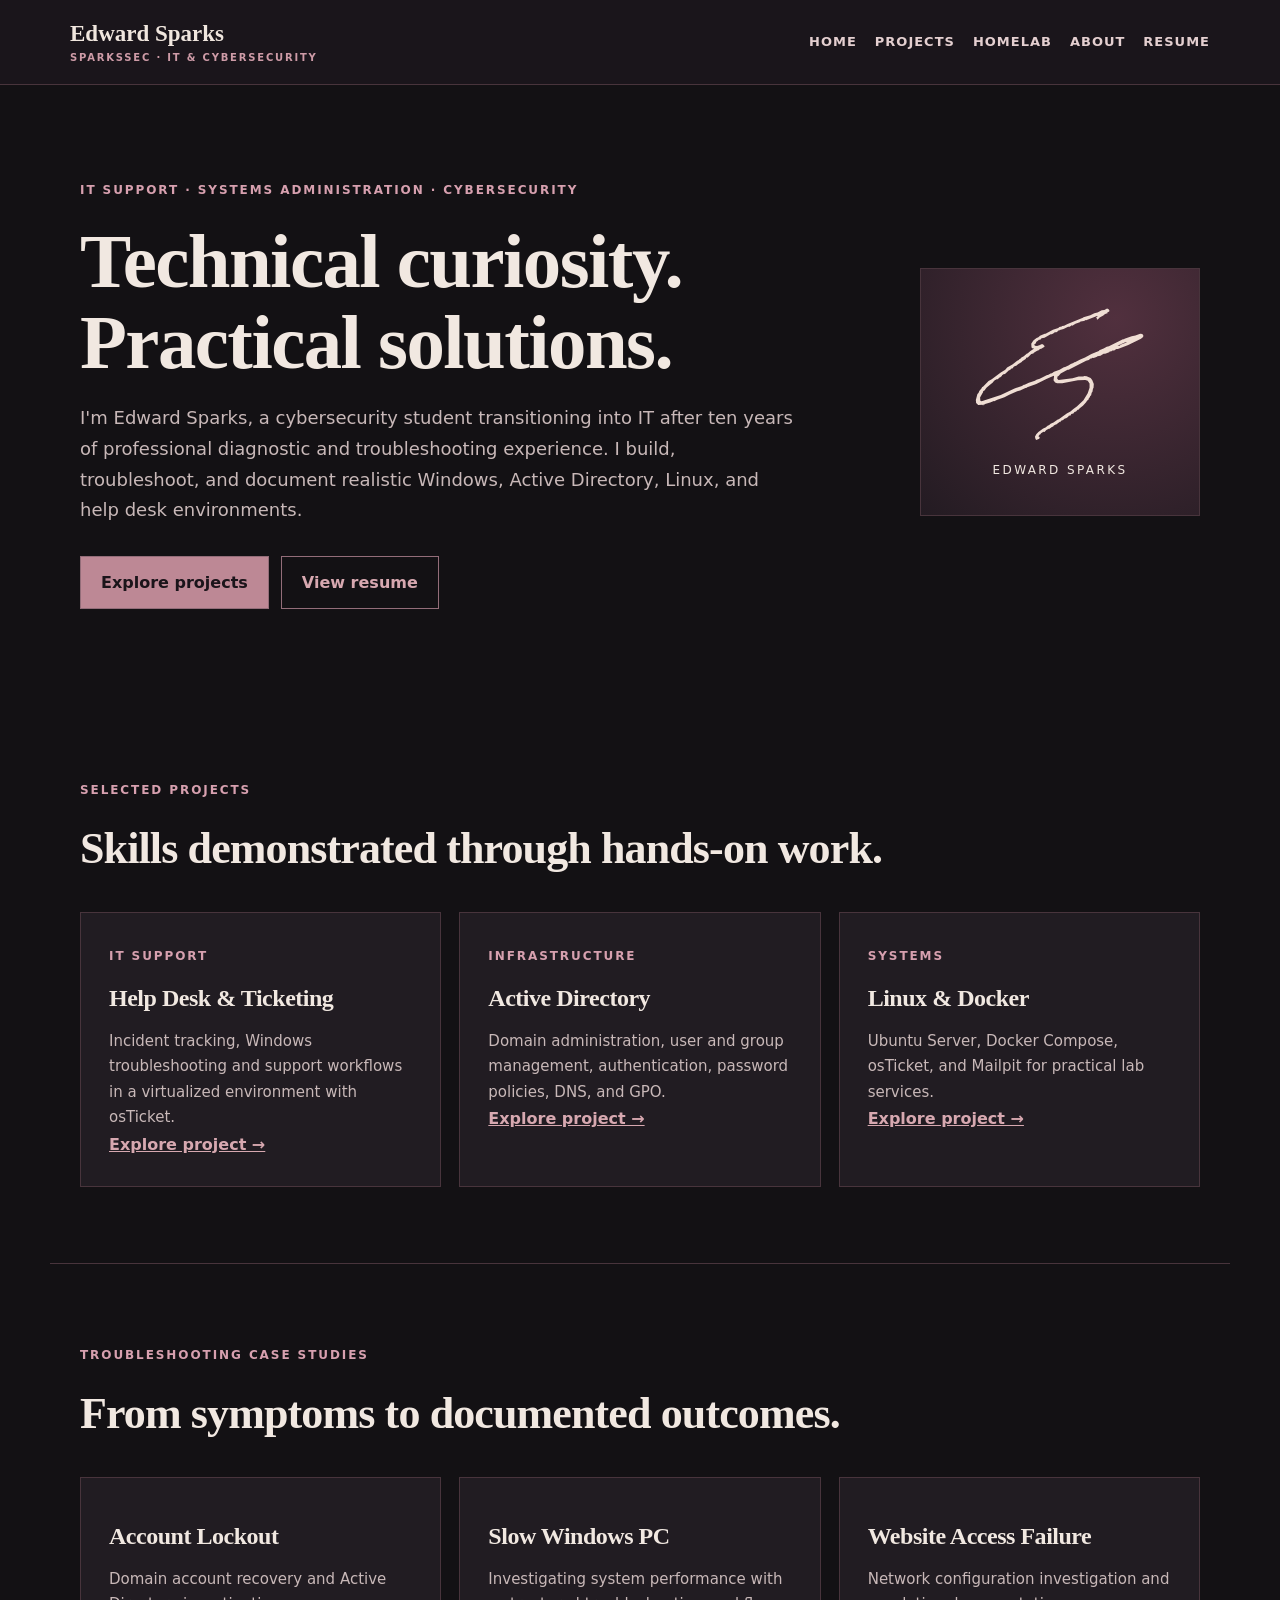
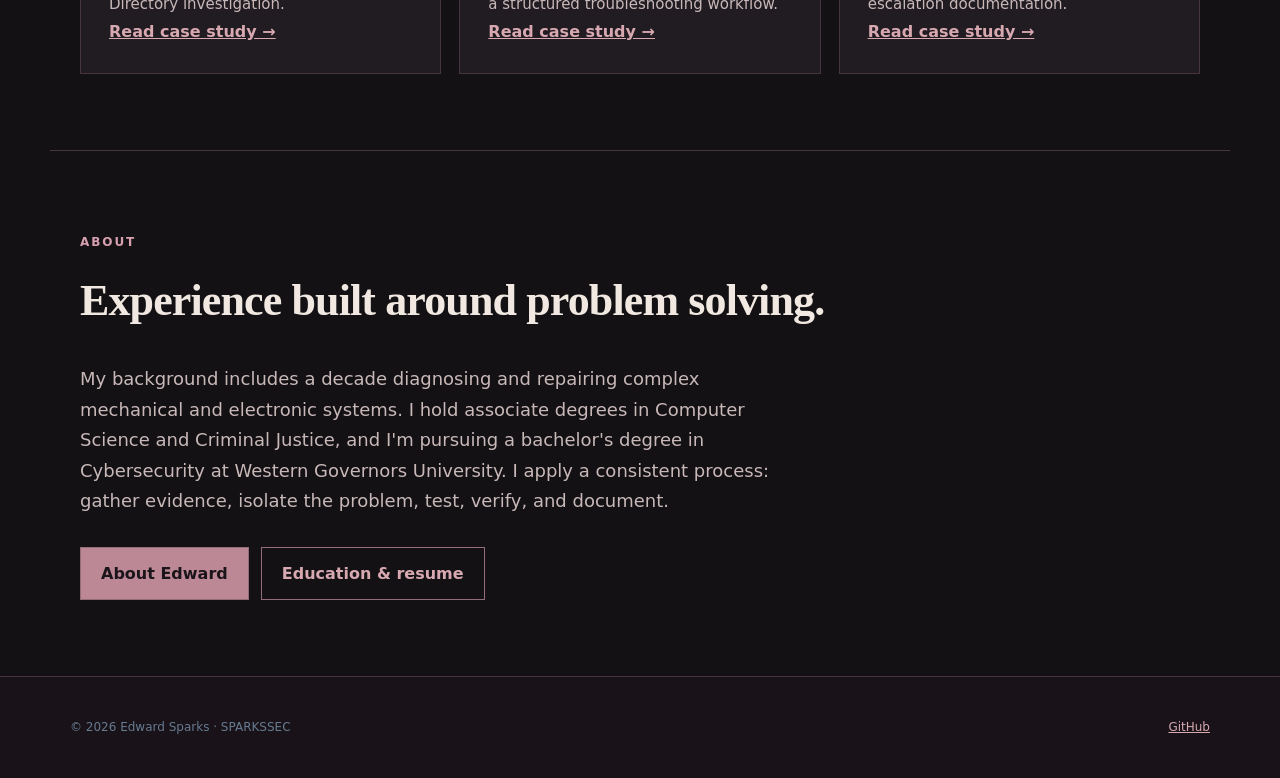
==== commit 64367a39: "Use Edward's actual handwritten ES initials instead of approximate monogram" ====
--- a/index.html
+++ b/index.html
@@ -1 +1 @@
-<!DOCTYPE html><html lang="en"><head><meta charset="utf-8"><meta name="viewport" content="width=device-width, initial-scale=1"><meta name="description" content="Edward Sparks: IT support and cybersecurity student portfolio featuring help desk, Active Directory, Linux, Docker and real troubleshooting case studies."><title>Edward Sparks | IT Support & Cybersecurity</title><link rel="stylesheet" href="style.css"><link rel="stylesheet" href="assets/redesign.css"></head><body><header><nav class="navbar"><a class="site-navbrand" href="index.html">Edward Sparks<small>SPARKSSEC · IT & CYBERSECURITY</small></a><div class="nav-links"><a href="index.html">HOME</a><a href="projects/">PROJECTS</a><a href="lab/">HOMELAB</a><a href="about.html">ABOUT</a><a href="cv/">RESUME</a></div></nav></header><main><section class="new-hero"><div><span class="eyebrow">IT support · Systems administration · Cybersecurity</span><h1>Technical curiosity.<br>Practical solutions.</h1><p>I'm Edward Sparks, a cybersecurity student transitioning into IT after ten years of professional diagnostic and troubleshooting experience. I build, troubleshoot, and document realistic Windows, Active Directory, Linux, and help desk environments.</p><div class="site-actions"><a href="projects/">Explore projects</a><a href="cv/">View resume</a></div></div><div class="signature"><svg viewBox="0 0 210 135" role="img" aria-label="ES handwritten-style monogram" xmlns="http://www.w3.org/2000/svg"><path d="M170 29C142 5 83 8 48 37C12 68 71 66 137 38C95 63 62 85 46 99C28 120 65 115 96 95C137 68 158 56 176 66C203 87 165 112 123 116C94 119 72 115 64 111" fill="none" stroke="#eddcd5" stroke-width="6" stroke-linecap="round" stroke-linejoin="round"/></svg><span>EDWARD SPARKS</span></div></section><section class="site-section"><span class="eyebrow">Selected projects</span><h2>Skills demonstrated through hands-on work.</h2><div class="tile-grid"><article class="tile"><span class="eyebrow">IT support</span><h3>Help Desk & Ticketing</h3><p>Incident tracking, Windows troubleshooting and support workflows in a virtualized environment with osTicket.</p><a href="projects/helpdesk.html">Explore project →</a></article><article class="tile"><span class="eyebrow">Infrastructure</span><h3>Active Directory</h3><p>Domain administration, user and group management, authentication, password policies, DNS, and GPO.</p><a href="projects/active-directory.html">Explore project →</a></article><article class="tile"><span class="eyebrow">Systems</span><h3>Linux & Docker</h3><p>Ubuntu Server, Docker Compose, osTicket, and Mailpit for practical lab services.</p><a href="projects/linux-containers.html">Explore project →</a></article></div></section><section class="site-section"><span class="eyebrow">Troubleshooting case studies</span><h2>From symptoms to documented outcomes.</h2><div class="tile-grid"><article class="tile"><h3>Account Lockout</h3><p>Domain account recovery and Active Directory investigation.</p><a href="projects/helpdesk/password-lockout.html">Read case study →</a></article><article class="tile"><h3>Slow Windows PC</h3><p>Investigating system performance with a structured troubleshooting workflow.</p><a href="projects/helpdesk/slow-pc.html">Read case study →</a></article><article class="tile"><h3>Website Access Failure</h3><p>Network configuration investigation and escalation documentation.</p><a href="projects/helpdesk/website-access.html">Read case study →</a></article></div></section><section class="site-section"><span class="eyebrow">About</span><h2>Experience built around problem solving.</h2><p class="new-intro">My background includes a decade diagnosing and repairing complex mechanical and electronic systems. I hold associate degrees in Computer Science and Criminal Justice, and I'm pursuing a bachelor's degree in Cybersecurity at Western Governors University. I apply a consistent process: gather evidence, isolate the problem, test, verify, and document.</p><div class="site-actions"><a href="about.html">About Edward</a><a href="cv/">Education & resume</a></div></section></main><footer><div class="footer-content"><p>© 2026 Edward Sparks · SPARKSSEC</p><p><a href="https://github.com/SparksSecLab">GitHub</a></p></div></footer></body></html>+<!DOCTYPE html><html lang="en"><head><meta charset="utf-8"><meta name="viewport" content="width=device-width, initial-scale=1"><meta name="description" content="Edward Sparks: IT support and cybersecurity student portfolio featuring help desk, Active Directory, Linux, Docker and real troubleshooting case studies."><title>Edward Sparks | IT Support & Cybersecurity</title><link rel="stylesheet" href="style.css"><link rel="stylesheet" href="assets/redesign.css"></head><body><header><nav class="navbar"><a class="site-navbrand" href="index.html">Edward Sparks<small>SPARKSSEC · IT & CYBERSECURITY</small></a><div class="nav-links"><a href="index.html">HOME</a><a href="projects/">PROJECTS</a><a href="lab/">HOMELAB</a><a href="about.html">ABOUT</a><a href="cv/">RESUME</a></div></nav></header><main><section class="new-hero"><div><span class="eyebrow">IT support · Systems administration · Cybersecurity</span><h1>Technical curiosity.<br>Practical solutions.</h1><p>I'm Edward Sparks, a cybersecurity student transitioning into IT after ten years of professional diagnostic and troubleshooting experience. I build, troubleshoot, and document realistic Windows, Active Directory, Linux, and help desk environments.</p><div class="site-actions"><a href="projects/">Explore projects</a><a href="cv/">View resume</a></div></div><div class="signature"><img src="assets/edward-sparks-signature.svg" alt="Edward Sparks original handwritten ES initials" style="width:100%;height:auto;max-width:180px;display:block;margin:0 auto 14px"><span>EDWARD SPARKS</span></div></section><section class="site-section"><span class="eyebrow">Selected projects</span><h2>Skills demonstrated through hands-on work.</h2><div class="tile-grid"><article class="tile"><span class="eyebrow">IT support</span><h3>Help Desk & Ticketing</h3><p>Incident tracking, Windows troubleshooting and support workflows in a virtualized environment with osTicket.</p><a href="projects/helpdesk.html">Explore project →</a></article><article class="tile"><span class="eyebrow">Infrastructure</span><h3>Active Directory</h3><p>Domain administration, user and group management, authentication, password policies, DNS, and GPO.</p><a href="projects/active-directory.html">Explore project →</a></article><article class="tile"><span class="eyebrow">Systems</span><h3>Linux & Docker</h3><p>Ubuntu Server, Docker Compose, osTicket, and Mailpit for practical lab services.</p><a href="projects/linux-containers.html">Explore project →</a></article></div></section><section class="site-section"><span class="eyebrow">Troubleshooting case studies</span><h2>From symptoms to documented outcomes.</h2><div class="tile-grid"><article class="tile"><h3>Account Lockout</h3><p>Domain account recovery and Active Directory investigation.</p><a href="projects/helpdesk/password-lockout.html">Read case study →</a></article><article class="tile"><h3>Slow Windows PC</h3><p>Investigating system performance with a structured troubleshooting workflow.</p><a href="projects/helpdesk/slow-pc.html">Read case study →</a></article><article class="tile"><h3>Website Access Failure</h3><p>Network configuration investigation and escalation documentation.</p><a href="projects/helpdesk/website-access.html">Read case study →</a></article></div></section><section class="site-section"><span class="eyebrow">About</span><h2>Experience built around problem solving.</h2><p class="new-intro">My background includes a decade diagnosing and repairing complex mechanical and electronic systems. I hold associate degrees in Computer Science and Criminal Justice, and I'm pursuing a bachelor's degree in Cybersecurity at Western Governors University. I apply a consistent process: gather evidence, isolate the problem, test, verify, and document.</p><div class="site-actions"><a href="about.html">About Edward</a><a href="cv/">Education & resume</a></div></section></main><footer><div class="footer-content"><p>© 2026 Edward Sparks · SPARKSSEC</p><p><a href="https://github.com/SparksSecLab">GitHub</a></p></div></footer></body></html>
